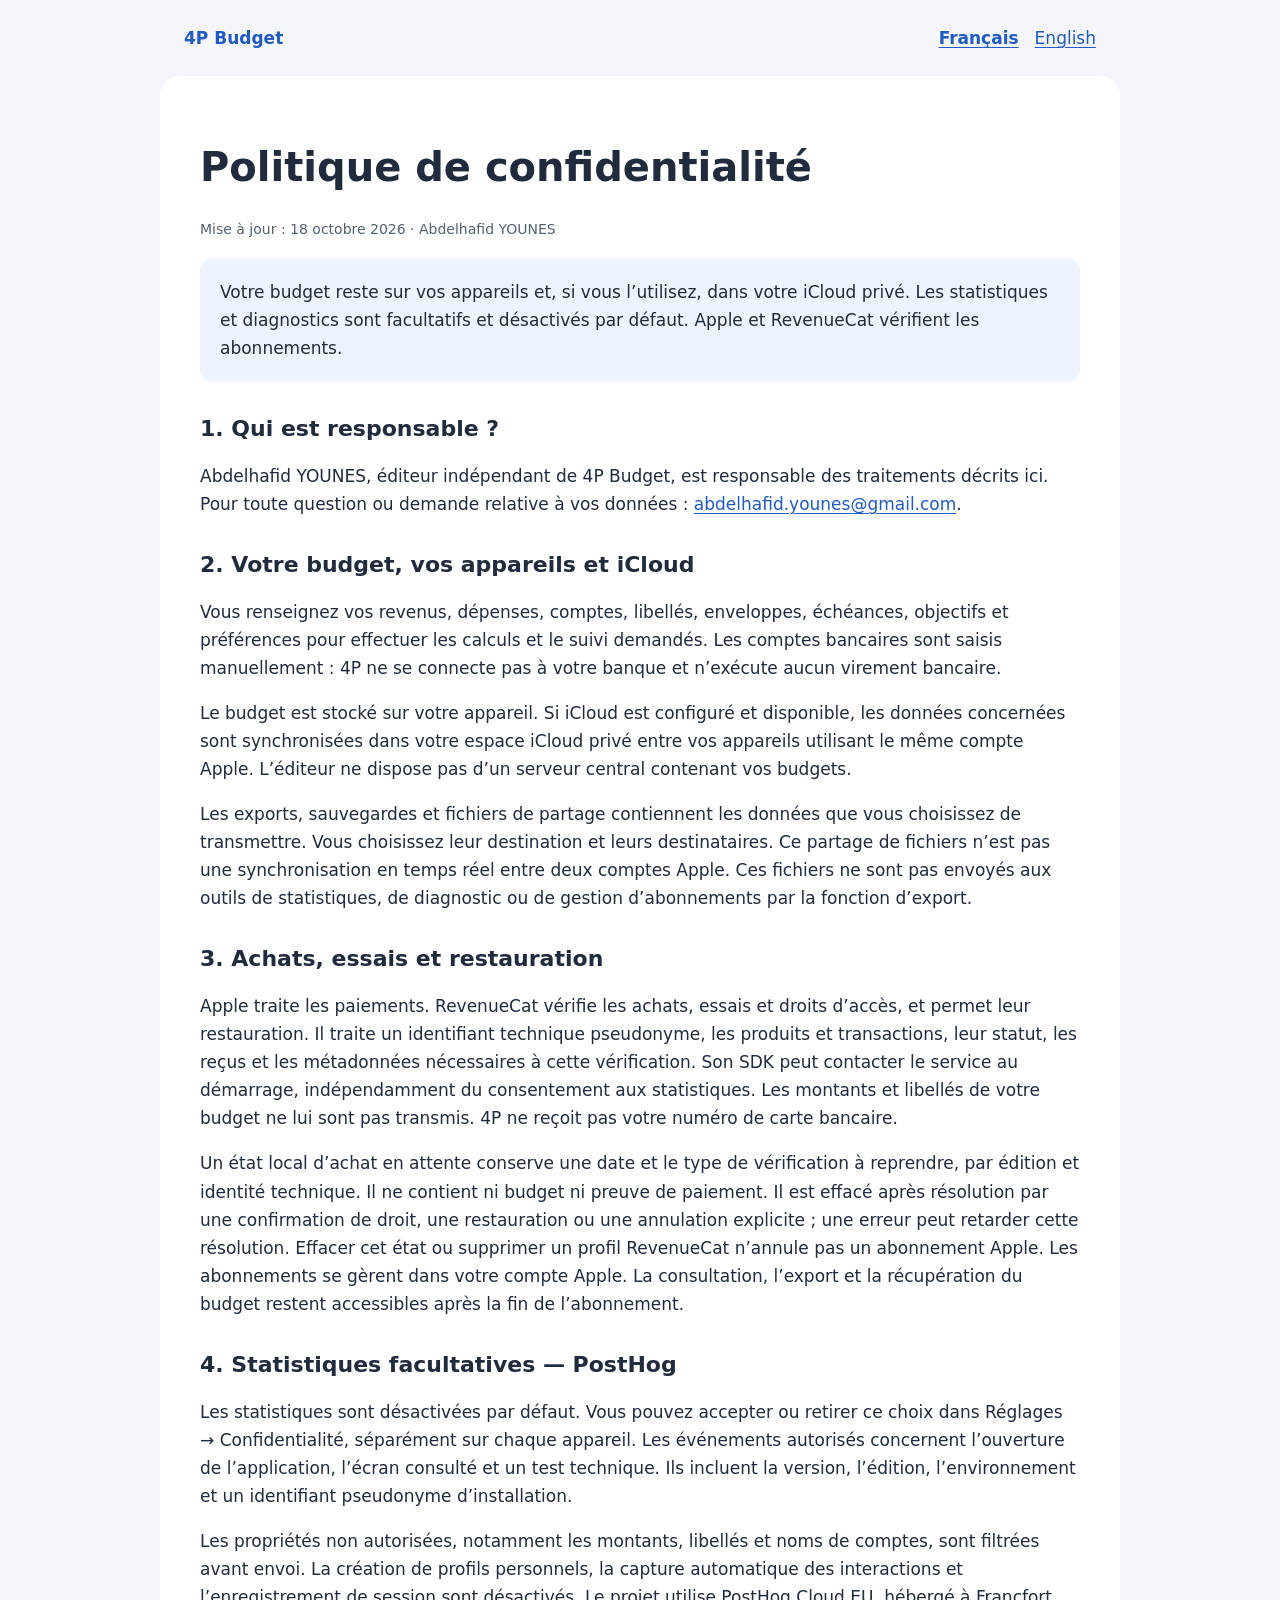
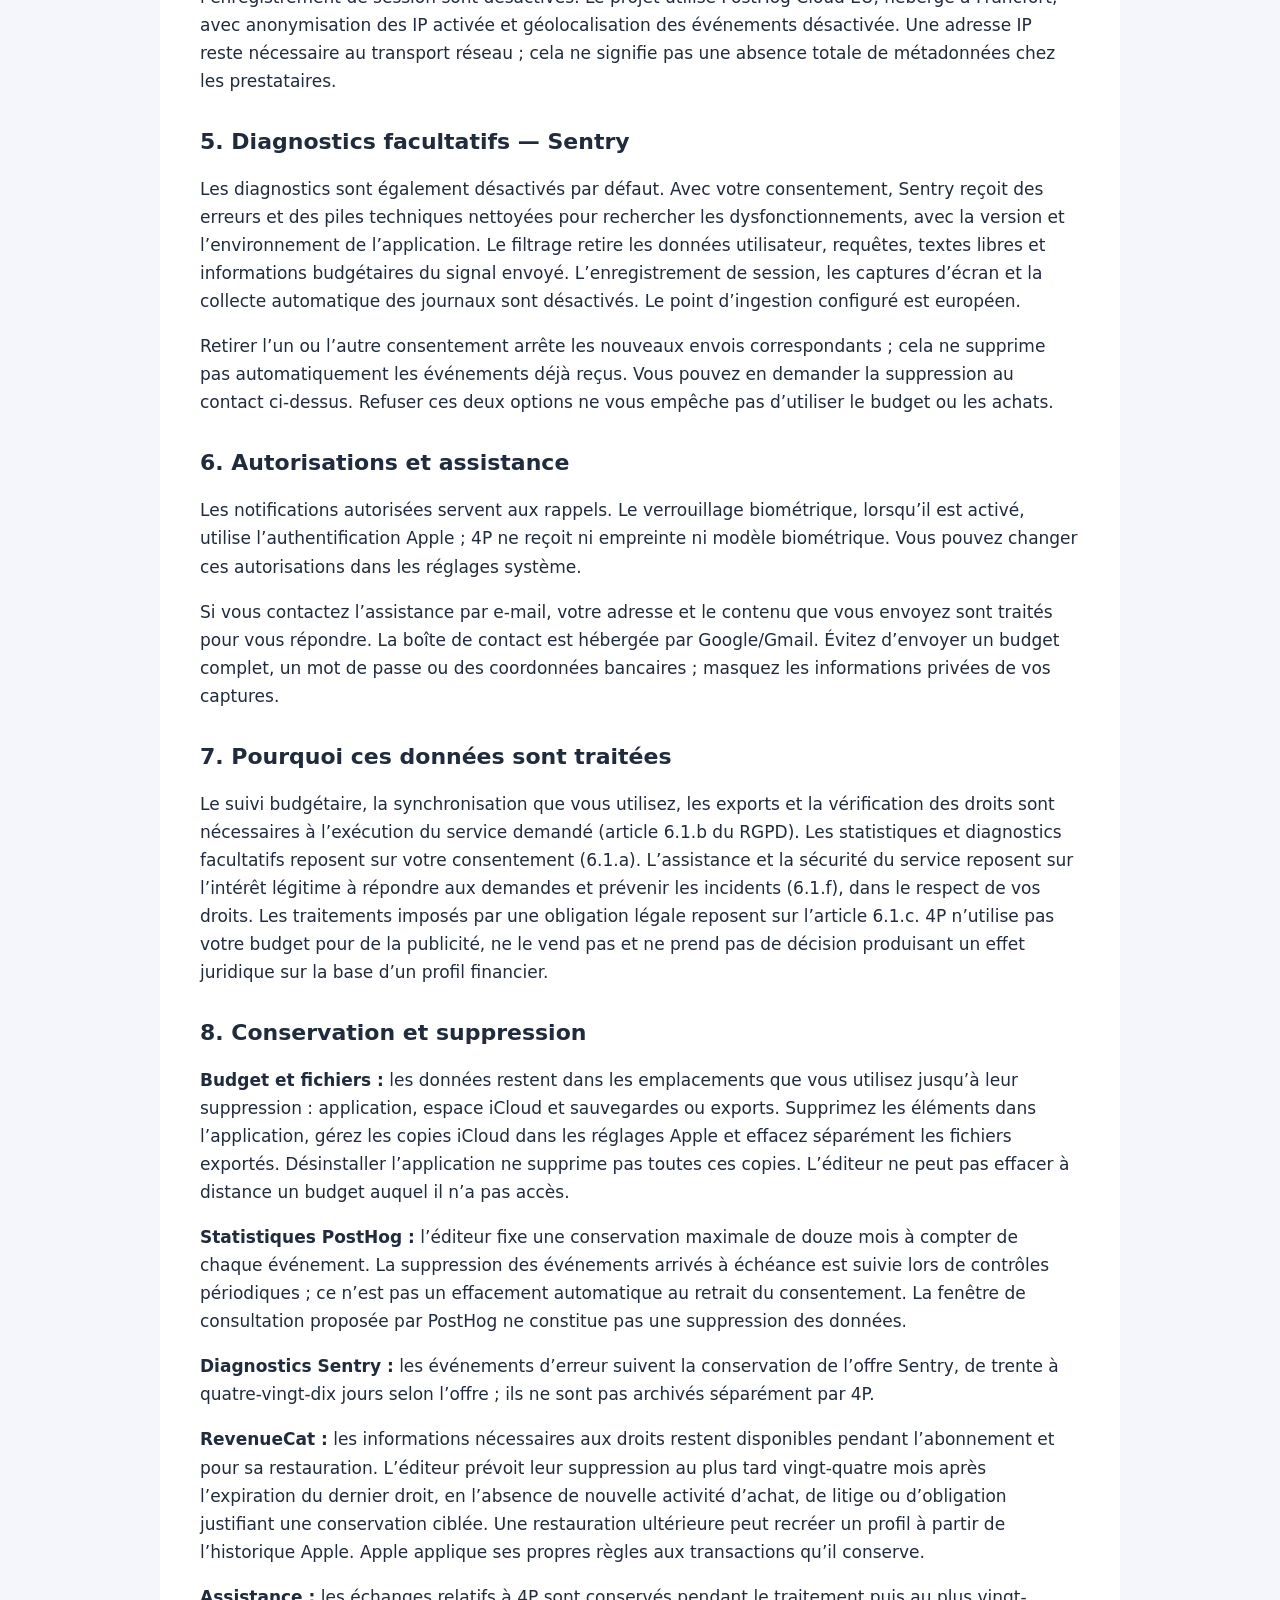
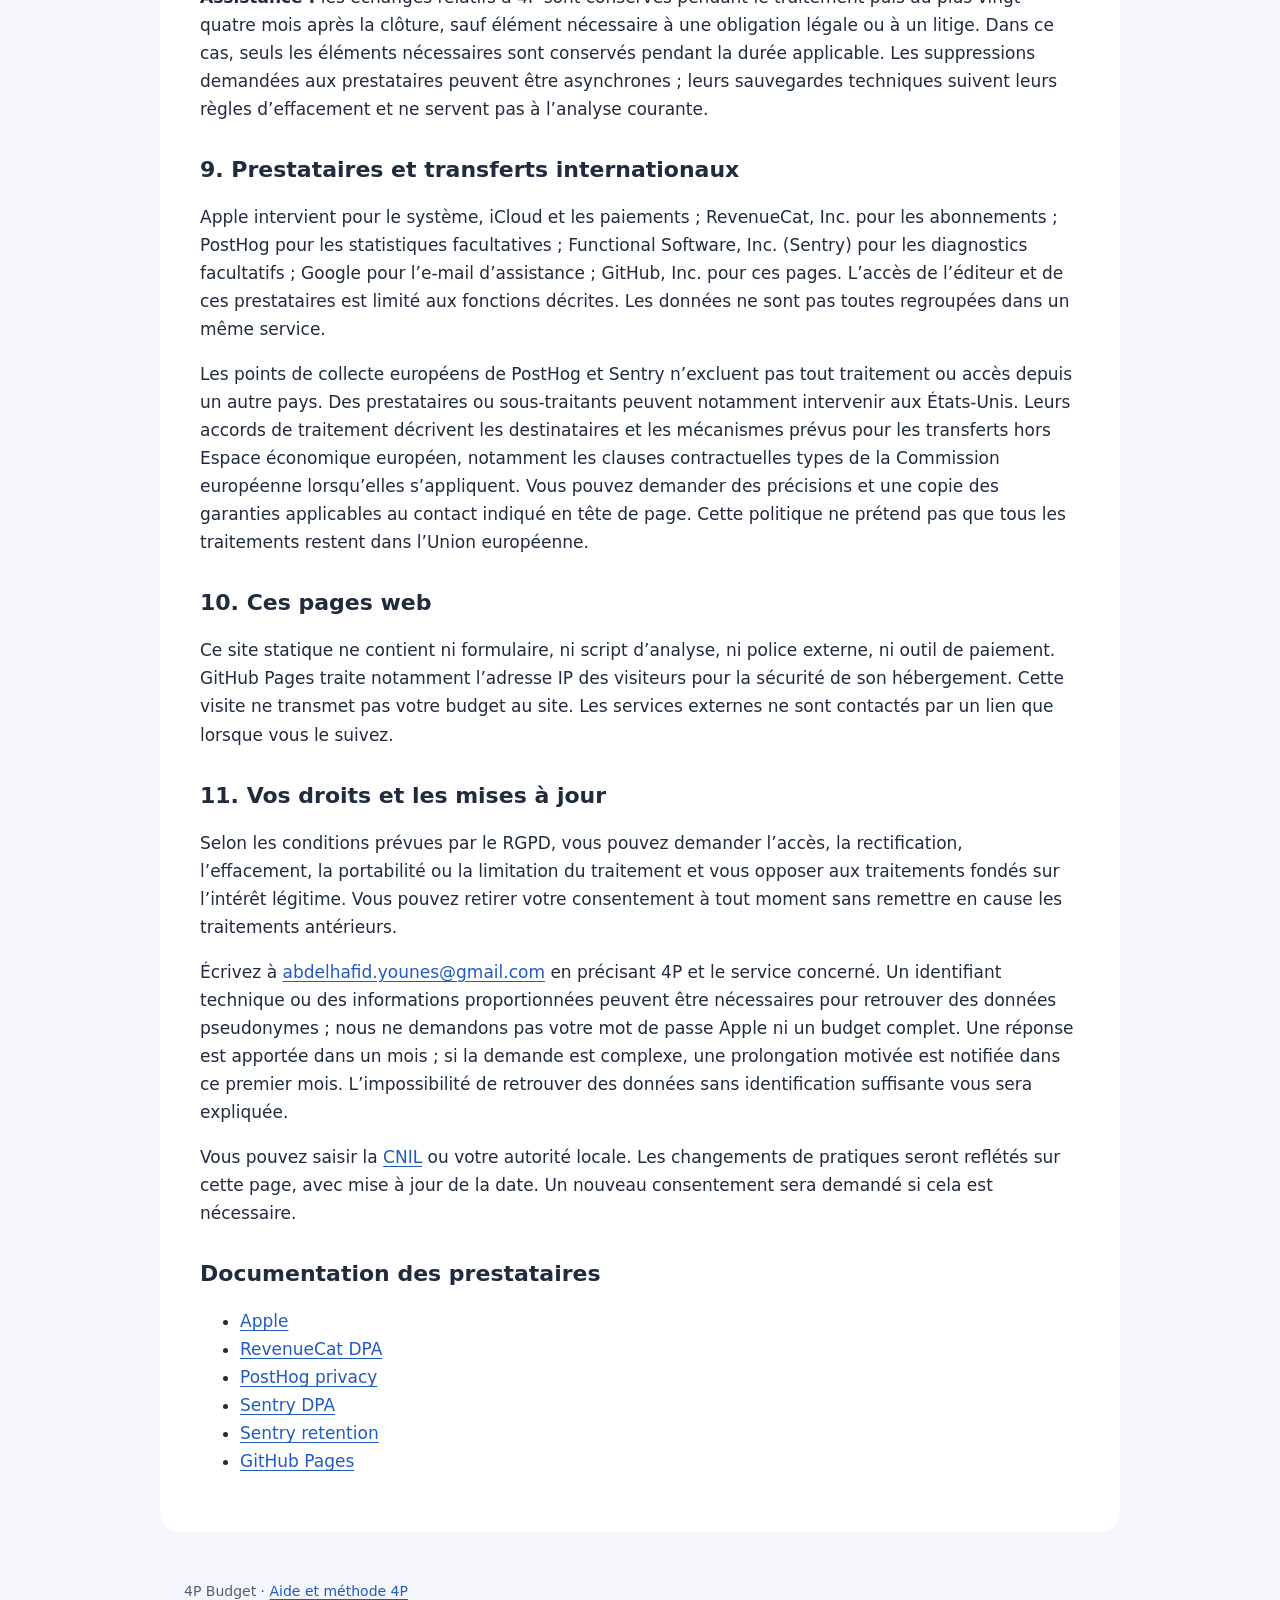
==== confidentialite/index.html @ ae2ab3f9 "Publish bilingual 4P Budget privacy policy and link help pages" ====
<!doctype html>
<html lang="fr"><head><meta charset="utf-8"><meta name="viewport" content="width=device-width, initial-scale=1"><meta name="description" content="Votre budget reste sur vos appareils et, si vous l’utilisez, dans votre iCloud privé. Les statistiques et diagnostics sont facultatifs et désactivés par défaut. Apple et RevenueCat vérifient les abonnements."><title>4P Budget — Politique de confidentialité</title><link rel="stylesheet" href="../style.css"></head>
<body><a class="skip-link" href="#content">Aller au contenu</a><header><a class="brand" href="../">4P Budget</a><nav aria-label="Langue"><a href="../confidentialite/" lang="fr" hreflang="fr" aria-current="page">Français</a><a href="../privacy/" lang="en" hreflang="en">English</a></nav></header>
<main id="content"><h1>Politique de confidentialité</h1><p class="updated">Mise à jour : 18 octobre 2026 · Abdelhafid YOUNES</p><p class="summary">Votre budget reste sur vos appareils et, si vous l’utilisez, dans votre iCloud privé. Les statistiques et diagnostics sont facultatifs et désactivés par défaut. Apple et RevenueCat vérifient les abonnements.</p><section aria-labelledby="section-1"><h2 id="section-1">1. Qui est responsable ?</h2><p>Abdelhafid YOUNES, éditeur indépendant de 4P Budget, est responsable des traitements décrits ici. Pour toute question ou demande relative à vos données : <a href="mailto:abdelhafid.younes@gmail.com">abdelhafid.younes@gmail.com</a>.</p></section>
<section aria-labelledby="section-2"><h2 id="section-2">2. Votre budget, vos appareils et iCloud</h2><p>Vous renseignez vos revenus, dépenses, comptes, libellés, enveloppes, échéances, objectifs et préférences pour effectuer les calculs et le suivi demandés. Les comptes bancaires sont saisis manuellement : 4P ne se connecte pas à votre banque et n’exécute aucun virement bancaire.</p><p>Le budget est stocké sur votre appareil. Si iCloud est configuré et disponible, les données concernées sont synchronisées dans votre espace iCloud privé entre vos appareils utilisant le même compte Apple. L’éditeur ne dispose pas d’un serveur central contenant vos budgets.</p><p>Les exports, sauvegardes et fichiers de partage contiennent les données que vous choisissez de transmettre. Vous choisissez leur destination et leurs destinataires. Ce partage de fichiers n’est pas une synchronisation en temps réel entre deux comptes Apple. Ces fichiers ne sont pas envoyés aux outils de statistiques, de diagnostic ou de gestion d’abonnements par la fonction d’export.</p></section>
<section aria-labelledby="section-3"><h2 id="section-3">3. Achats, essais et restauration</h2><p>Apple traite les paiements. RevenueCat vérifie les achats, essais et droits d’accès, et permet leur restauration. Il traite un identifiant technique pseudonyme, les produits et transactions, leur statut, les reçus et les métadonnées nécessaires à cette vérification. Son SDK peut contacter le service au démarrage, indépendamment du consentement aux statistiques. Les montants et libellés de votre budget ne lui sont pas transmis. 4P ne reçoit pas votre numéro de carte bancaire.</p><p>Un état local d’achat en attente conserve une date et le type de vérification à reprendre, par édition et identité technique. Il ne contient ni budget ni preuve de paiement. Il est effacé après résolution par une confirmation de droit, une restauration ou une annulation explicite ; une erreur peut retarder cette résolution. Effacer cet état ou supprimer un profil RevenueCat n’annule pas un abonnement Apple. Les abonnements se gèrent dans votre compte Apple. La consultation, l’export et la récupération du budget restent accessibles après la fin de l’abonnement.</p></section>
<section aria-labelledby="section-4"><h2 id="section-4">4. Statistiques facultatives — PostHog</h2><p>Les statistiques sont désactivées par défaut. Vous pouvez accepter ou retirer ce choix dans Réglages → Confidentialité, séparément sur chaque appareil. Les événements autorisés concernent l’ouverture de l’application, l’écran consulté et un test technique. Ils incluent la version, l’édition, l’environnement et un identifiant pseudonyme d’installation.</p><p>Les propriétés non autorisées, notamment les montants, libellés et noms de comptes, sont filtrées avant envoi. La création de profils personnels, la capture automatique des interactions et l’enregistrement de session sont désactivés. Le projet utilise PostHog Cloud EU, hébergé à Francfort, avec anonymisation des IP activée et géolocalisation des événements désactivée. Une adresse IP reste nécessaire au transport réseau ; cela ne signifie pas une absence totale de métadonnées chez les prestataires.</p></section>
<section aria-labelledby="section-5"><h2 id="section-5">5. Diagnostics facultatifs — Sentry</h2><p>Les diagnostics sont également désactivés par défaut. Avec votre consentement, Sentry reçoit des erreurs et des piles techniques nettoyées pour rechercher les dysfonctionnements, avec la version et l’environnement de l’application. Le filtrage retire les données utilisateur, requêtes, textes libres et informations budgétaires du signal envoyé. L’enregistrement de session, les captures d’écran et la collecte automatique des journaux sont désactivés. Le point d’ingestion configuré est européen.</p><p>Retirer l’un ou l’autre consentement arrête les nouveaux envois correspondants ; cela ne supprime pas automatiquement les événements déjà reçus. Vous pouvez en demander la suppression au contact ci-dessus. Refuser ces deux options ne vous empêche pas d’utiliser le budget ou les achats.</p></section>
<section aria-labelledby="section-6"><h2 id="section-6">6. Autorisations et assistance</h2><p>Les notifications autorisées servent aux rappels. Le verrouillage biométrique, lorsqu’il est activé, utilise l’authentification Apple ; 4P ne reçoit ni empreinte ni modèle biométrique. Vous pouvez changer ces autorisations dans les réglages système.</p><p>Si vous contactez l’assistance par e-mail, votre adresse et le contenu que vous envoyez sont traités pour vous répondre. La boîte de contact est hébergée par Google/Gmail. Évitez d’envoyer un budget complet, un mot de passe ou des coordonnées bancaires ; masquez les informations privées de vos captures.</p></section>
<section aria-labelledby="section-7"><h2 id="section-7">7. Pourquoi ces données sont traitées</h2><p>Le suivi budgétaire, la synchronisation que vous utilisez, les exports et la vérification des droits sont nécessaires à l’exécution du service demandé (article 6.1.b du RGPD). Les statistiques et diagnostics facultatifs reposent sur votre consentement (6.1.a). L’assistance et la sécurité du service reposent sur l’intérêt légitime à répondre aux demandes et prévenir les incidents (6.1.f), dans le respect de vos droits. Les traitements imposés par une obligation légale reposent sur l’article 6.1.c. 4P n’utilise pas votre budget pour de la publicité, ne le vend pas et ne prend pas de décision produisant un effet juridique sur la base d’un profil financier.</p></section>
<section aria-labelledby="section-8"><h2 id="section-8">8. Conservation et suppression</h2><p><strong>Budget et fichiers :</strong> les données restent dans les emplacements que vous utilisez jusqu’à leur suppression : application, espace iCloud et sauvegardes ou exports. Supprimez les éléments dans l’application, gérez les copies iCloud dans les réglages Apple et effacez séparément les fichiers exportés. Désinstaller l’application ne supprime pas toutes ces copies. L’éditeur ne peut pas effacer à distance un budget auquel il n’a pas accès.</p><p><strong>Statistiques PostHog :</strong> l’éditeur fixe une conservation maximale de douze mois à compter de chaque événement. La suppression des événements arrivés à échéance est suivie lors de contrôles périodiques ; ce n’est pas un effacement automatique au retrait du consentement. La fenêtre de consultation proposée par PostHog ne constitue pas une suppression des données.</p><p><strong>Diagnostics Sentry :</strong> les événements d’erreur suivent la conservation de l’offre Sentry, de trente à quatre-vingt-dix jours selon l’offre ; ils ne sont pas archivés séparément par 4P.</p><p><strong>RevenueCat :</strong> les informations nécessaires aux droits restent disponibles pendant l’abonnement et pour sa restauration. L’éditeur prévoit leur suppression au plus tard vingt-quatre mois après l’expiration du dernier droit, en l’absence de nouvelle activité d’achat, de litige ou d’obligation justifiant une conservation ciblée. Une restauration ultérieure peut recréer un profil à partir de l’historique Apple. Apple applique ses propres règles aux transactions qu’il conserve.</p><p><strong>Assistance :</strong> les échanges relatifs à 4P sont conservés pendant le traitement puis au plus vingt-quatre mois après la clôture, sauf élément nécessaire à une obligation légale ou à un litige. Dans ce cas, seuls les éléments nécessaires sont conservés pendant la durée applicable. Les suppressions demandées aux prestataires peuvent être asynchrones ; leurs sauvegardes techniques suivent leurs règles d’effacement et ne servent pas à l’analyse courante.</p></section>
<section aria-labelledby="section-9"><h2 id="section-9">9. Prestataires et transferts internationaux</h2><p>Apple intervient pour le système, iCloud et les paiements ; RevenueCat, Inc. pour les abonnements ; PostHog pour les statistiques facultatives ; Functional Software, Inc. (Sentry) pour les diagnostics facultatifs ; Google pour l’e-mail d’assistance ; GitHub, Inc. pour ces pages. L’accès de l’éditeur et de ces prestataires est limité aux fonctions décrites. Les données ne sont pas toutes regroupées dans un même service.</p><p>Les points de collecte européens de PostHog et Sentry n’excluent pas tout traitement ou accès depuis un autre pays. Des prestataires ou sous-traitants peuvent notamment intervenir aux États-Unis. Leurs accords de traitement décrivent les destinataires et les mécanismes prévus pour les transferts hors Espace économique européen, notamment les clauses contractuelles types de la Commission européenne lorsqu’elles s’appliquent. Vous pouvez demander des précisions et une copie des garanties applicables au contact indiqué en tête de page. Cette politique ne prétend pas que tous les traitements restent dans l’Union européenne.</p></section>
<section aria-labelledby="section-10"><h2 id="section-10">10. Ces pages web</h2><p>Ce site statique ne contient ni formulaire, ni script d’analyse, ni police externe, ni outil de paiement. GitHub Pages traite notamment l’adresse IP des visiteurs pour la sécurité de son hébergement. Cette visite ne transmet pas votre budget au site. Les services externes ne sont contactés par un lien que lorsque vous le suivez.</p></section>
<section aria-labelledby="section-11"><h2 id="section-11">11. Vos droits et les mises à jour</h2><p>Selon les conditions prévues par le RGPD, vous pouvez demander l’accès, la rectification, l’effacement, la portabilité ou la limitation du traitement et vous opposer aux traitements fondés sur l’intérêt légitime. Vous pouvez retirer votre consentement à tout moment sans remettre en cause les traitements antérieurs.</p><p>Écrivez à <a href="mailto:abdelhafid.younes@gmail.com">abdelhafid.younes@gmail.com</a> en précisant 4P et le service concerné. Un identifiant technique ou des informations proportionnées peuvent être nécessaires pour retrouver des données pseudonymes ; nous ne demandons pas votre mot de passe Apple ni un budget complet. Une réponse est apportée dans un mois ; si la demande est complexe, une prolongation motivée est notifiée dans ce premier mois. L’impossibilité de retrouver des données sans identification suffisante vous sera expliquée.</p><p>Vous pouvez saisir la <a href="https://www.cnil.fr/fr/adresser-une-plainte">CNIL</a> ou votre autorité locale. Les changements de pratiques seront reflétés sur cette page, avec mise à jour de la date. Un nouveau consentement sera demandé si cela est nécessaire.</p></section>
<section><h2>Documentation des prestataires</h2><ul><li><a href="https://www.apple.com/legal/privacy/">Apple</a></li><li><a href="https://www.revenuecat.com/dpa">RevenueCat DPA</a></li><li><a href="https://posthog.com/docs/privacy">PostHog privacy</a></li><li><a href="https://sentry.io/legal/dpa/">Sentry DPA</a></li><li><a href="https://docs.sentry.io/security-legal-pii/security/data-retention-periods/">Sentry retention</a></li><li><a href="https://docs.github.com/en/pages/getting-started-with-github-pages/what-is-github-pages#data-collection">GitHub Pages</a></li></ul></section></main><footer>4P Budget · <a href="../">Aide et méthode 4P</a></footer></body></html>
---- style.css ----
*{box-sizing:border-box}html{font-size:100%}body{margin:0;background:#f4f6fb;color:#202b3d;font:1.0625rem/1.65 system-ui,sans-serif;overflow-wrap:anywhere}header,main,footer{max-width:60rem;margin:auto;padding:1.5rem}header{display:flex;justify-content:space-between;gap:1.5rem;align-items:center;flex-wrap:wrap}.brand{font-weight:750;text-decoration:none}a{color:#205bc1;text-underline-offset:.2em}a:focus-visible{outline:3px solid #e59900;outline-offset:4px}main{background:white;border-radius:1.25rem;padding:2.5rem;margin-bottom:1.5rem}h1{font-size:clamp(1.75rem,5vw,2.5rem);line-height:1.2}h2{font-size:1.375rem;line-height:1.35;margin-top:2rem}nav{display:flex;gap:1rem;flex-wrap:wrap}nav [aria-current=page]{font-weight:750}.summary{background:#eef4ff;padding:1.25rem;border-radius:.75rem}.updated,footer{font-size:.875rem;color:#526071}.skip-link{position:fixed;top:.5rem;left:.5rem;transform:translateY(-200%);padding:.5rem 1rem;background:white;z-index:10}.skip-link:focus{transform:none}@media(max-width:650px){main{border-radius:0;padding:1.5rem}}@media(prefers-color-scheme:dark){body{background:#111824;color:#e4eaf4}main{background:#1c2636}.summary{background:#21334b}a{color:#94bcff}.updated,footer{color:#abb9cd}.skip-link{background:#1c2636}}
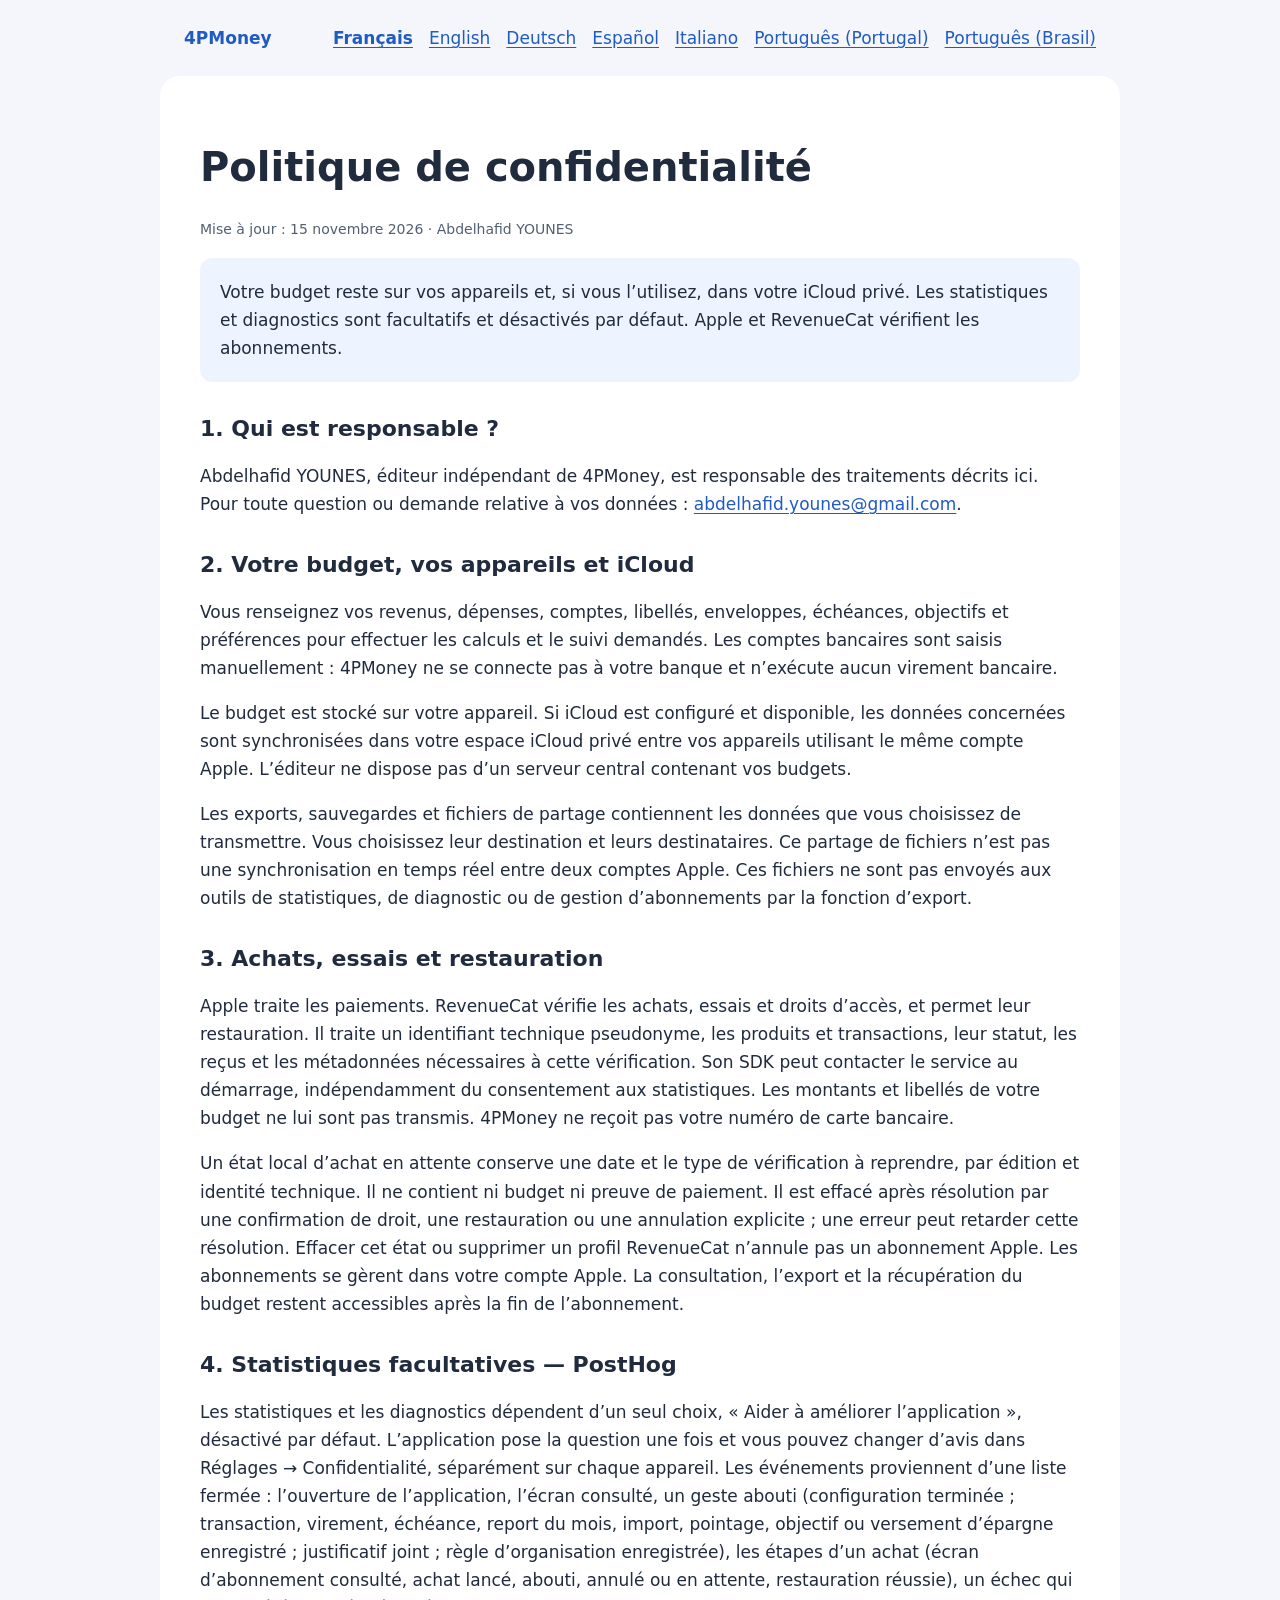
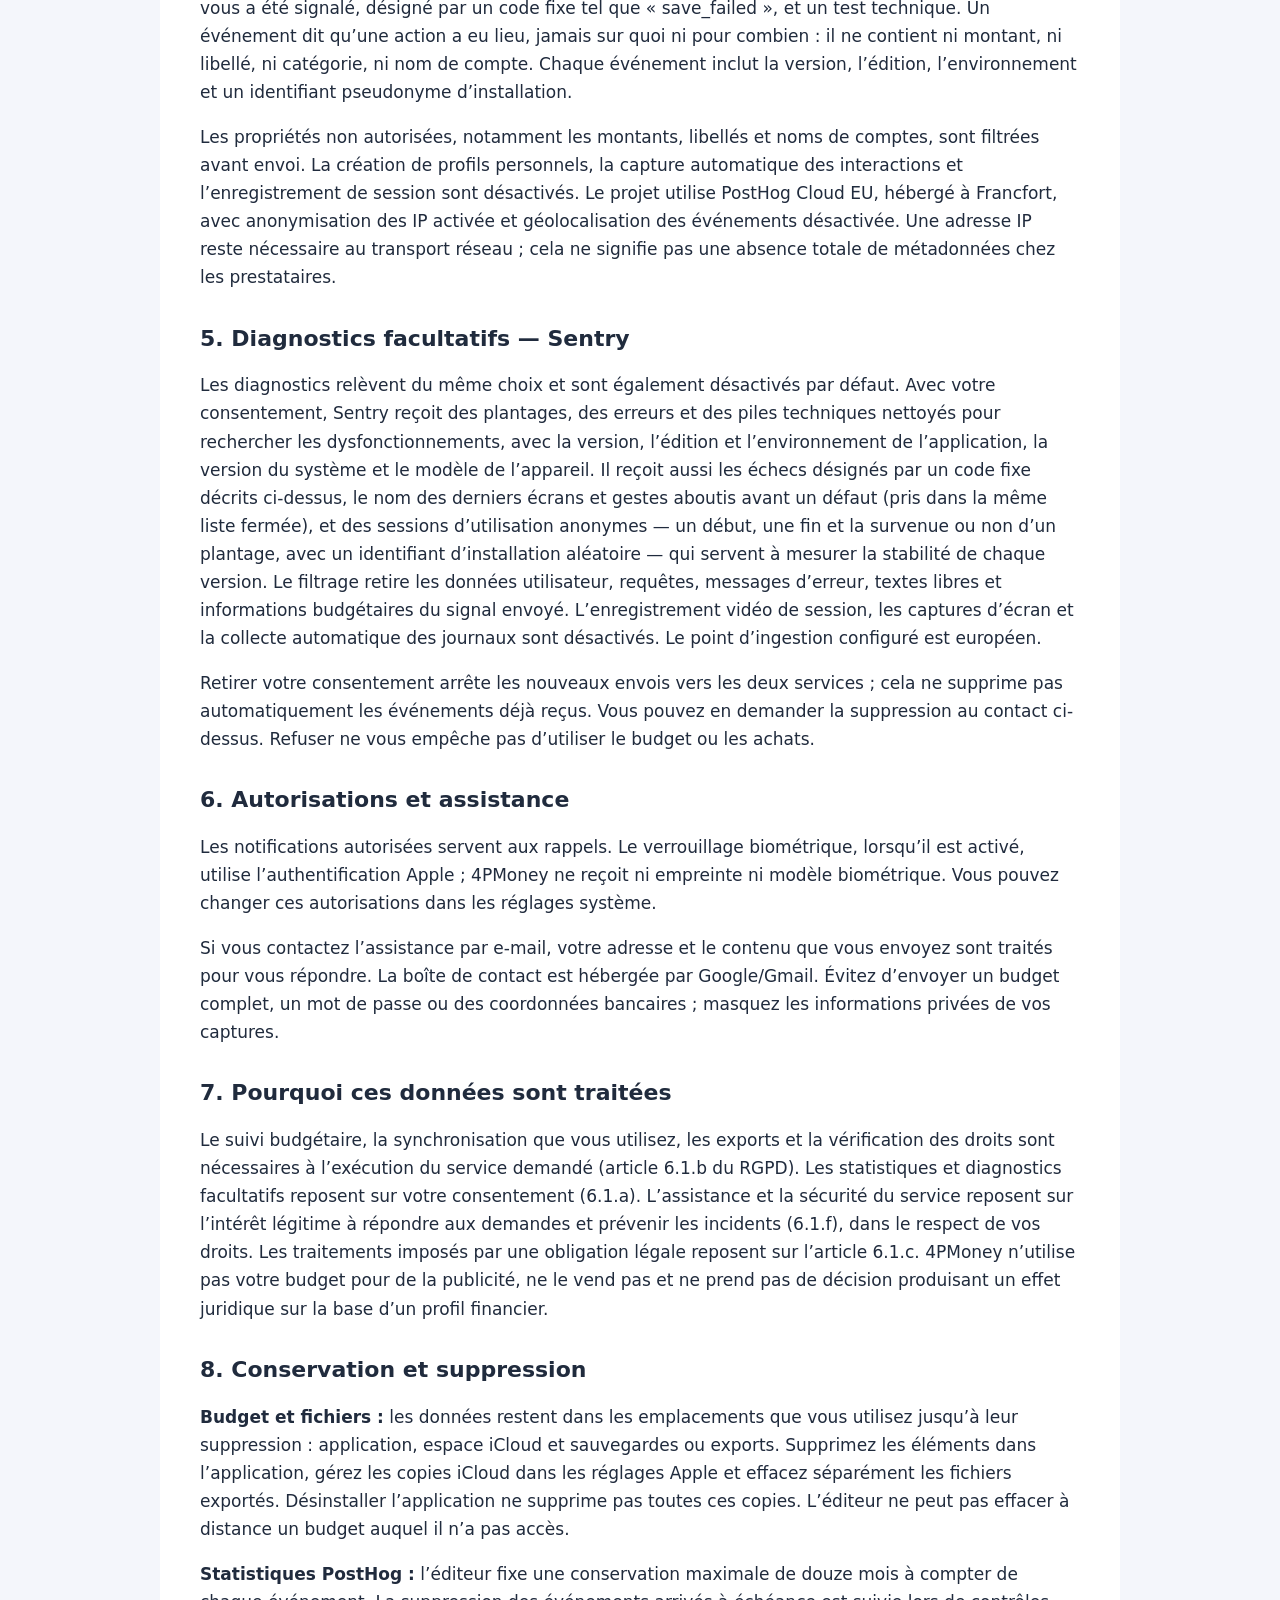
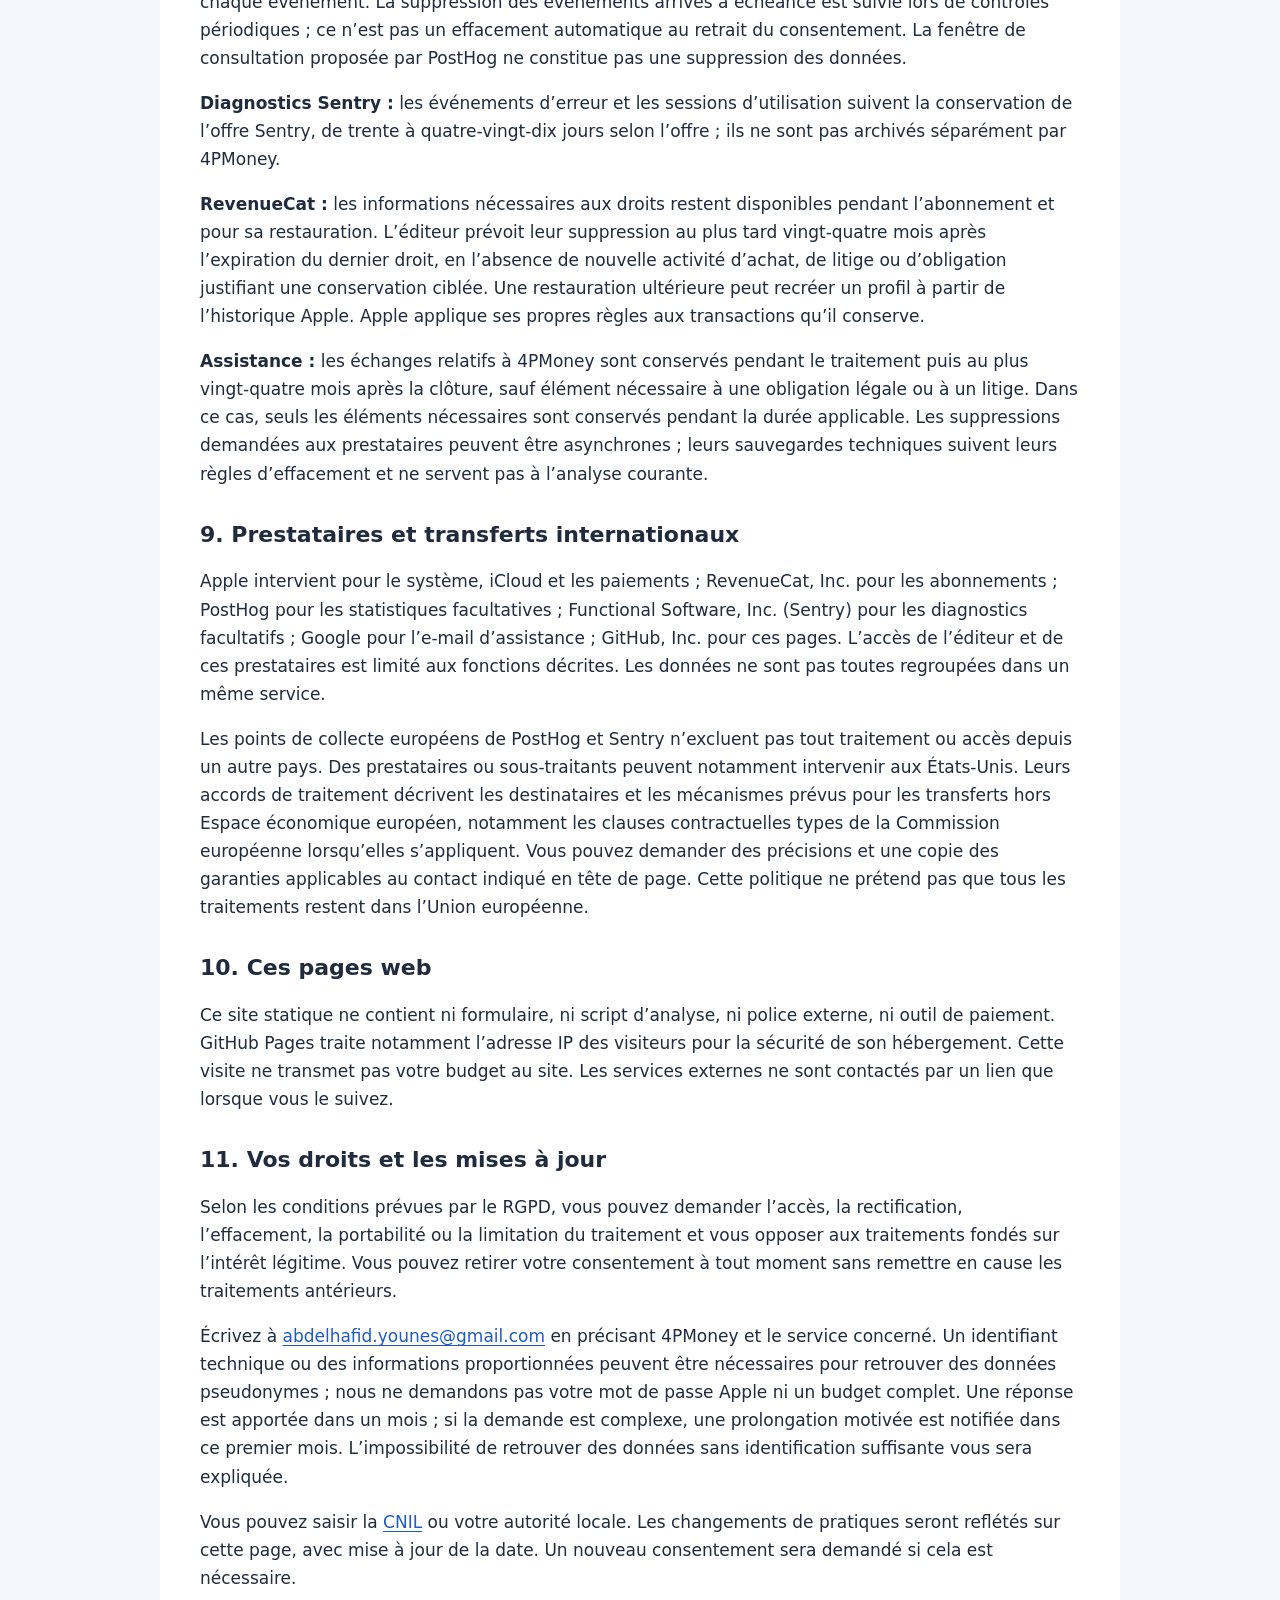
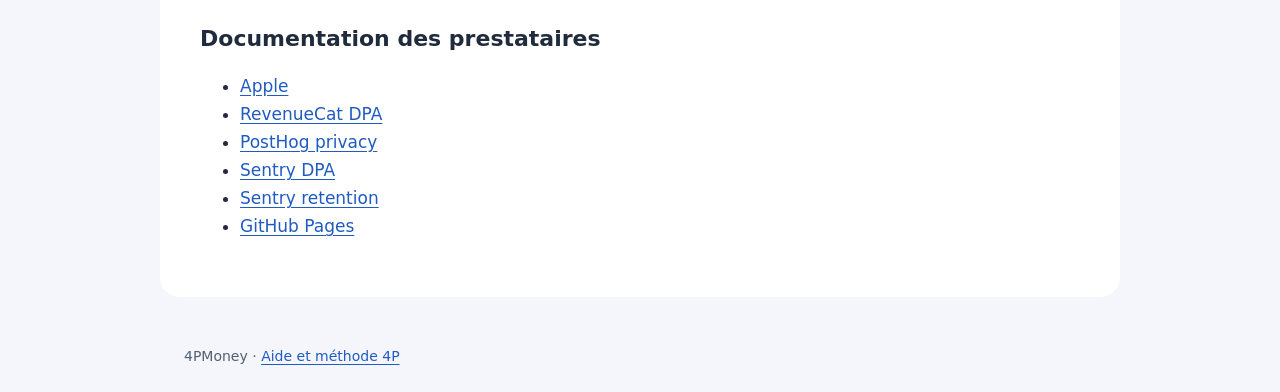
==== commit 0e23f6ea: "Publish the 4PMoney product page and updated privacy policy in seven languages Co-Authored-By: Claud" ====
--- a/confidentialite/index.html
+++ b/confidentialite/index.html
@@ -1,15 +1,15 @@
 <!doctype html>
-<html lang="fr"><head><meta charset="utf-8"><meta name="viewport" content="width=device-width, initial-scale=1"><meta name="description" content="Votre budget reste sur vos appareils et, si vous l’utilisez, dans votre iCloud privé. Les statistiques et diagnostics sont facultatifs et désactivés par défaut. Apple et RevenueCat vérifient les abonnements."><title>4P Budget — Politique de confidentialité</title><link rel="stylesheet" href="../style.css"></head>
-<body><a class="skip-link" href="#content">Aller au contenu</a><header><a class="brand" href="../">4P Budget</a><nav aria-label="Langue"><a href="../confidentialite/" lang="fr" hreflang="fr" aria-current="page">Français</a><a href="../privacy/" lang="en" hreflang="en">English</a></nav></header>
-<main id="content"><h1>Politique de confidentialité</h1><p class="updated">Mise à jour : 18 octobre 2026 · Abdelhafid YOUNES</p><p class="summary">Votre budget reste sur vos appareils et, si vous l’utilisez, dans votre iCloud privé. Les statistiques et diagnostics sont facultatifs et désactivés par défaut. Apple et RevenueCat vérifient les abonnements.</p><section aria-labelledby="section-1"><h2 id="section-1">1. Qui est responsable ?</h2><p>Abdelhafid YOUNES, éditeur indépendant de 4P Budget, est responsable des traitements décrits ici. Pour toute question ou demande relative à vos données : <a href="mailto:abdelhafid.younes@gmail.com">abdelhafid.younes@gmail.com</a>.</p></section>
-<section aria-labelledby="section-2"><h2 id="section-2">2. Votre budget, vos appareils et iCloud</h2><p>Vous renseignez vos revenus, dépenses, comptes, libellés, enveloppes, échéances, objectifs et préférences pour effectuer les calculs et le suivi demandés. Les comptes bancaires sont saisis manuellement : 4P ne se connecte pas à votre banque et n’exécute aucun virement bancaire.</p><p>Le budget est stocké sur votre appareil. Si iCloud est configuré et disponible, les données concernées sont synchronisées dans votre espace iCloud privé entre vos appareils utilisant le même compte Apple. L’éditeur ne dispose pas d’un serveur central contenant vos budgets.</p><p>Les exports, sauvegardes et fichiers de partage contiennent les données que vous choisissez de transmettre. Vous choisissez leur destination et leurs destinataires. Ce partage de fichiers n’est pas une synchronisation en temps réel entre deux comptes Apple. Ces fichiers ne sont pas envoyés aux outils de statistiques, de diagnostic ou de gestion d’abonnements par la fonction d’export.</p></section>
-<section aria-labelledby="section-3"><h2 id="section-3">3. Achats, essais et restauration</h2><p>Apple traite les paiements. RevenueCat vérifie les achats, essais et droits d’accès, et permet leur restauration. Il traite un identifiant technique pseudonyme, les produits et transactions, leur statut, les reçus et les métadonnées nécessaires à cette vérification. Son SDK peut contacter le service au démarrage, indépendamment du consentement aux statistiques. Les montants et libellés de votre budget ne lui sont pas transmis. 4P ne reçoit pas votre numéro de carte bancaire.</p><p>Un état local d’achat en attente conserve une date et le type de vérification à reprendre, par édition et identité technique. Il ne contient ni budget ni preuve de paiement. Il est effacé après résolution par une confirmation de droit, une restauration ou une annulation explicite ; une erreur peut retarder cette résolution. Effacer cet état ou supprimer un profil RevenueCat n’annule pas un abonnement Apple. Les abonnements se gèrent dans votre compte Apple. La consultation, l’export et la récupération du budget restent accessibles après la fin de l’abonnement.</p></section>
-<section aria-labelledby="section-4"><h2 id="section-4">4. Statistiques facultatives — PostHog</h2><p>Les statistiques sont désactivées par défaut. Vous pouvez accepter ou retirer ce choix dans Réglages → Confidentialité, séparément sur chaque appareil. Les événements autorisés concernent l’ouverture de l’application, l’écran consulté et un test technique. Ils incluent la version, l’édition, l’environnement et un identifiant pseudonyme d’installation.</p><p>Les propriétés non autorisées, notamment les montants, libellés et noms de comptes, sont filtrées avant envoi. La création de profils personnels, la capture automatique des interactions et l’enregistrement de session sont désactivés. Le projet utilise PostHog Cloud EU, hébergé à Francfort, avec anonymisation des IP activée et géolocalisation des événements désactivée. Une adresse IP reste nécessaire au transport réseau ; cela ne signifie pas une absence totale de métadonnées chez les prestataires.</p></section>
-<section aria-labelledby="section-5"><h2 id="section-5">5. Diagnostics facultatifs — Sentry</h2><p>Les diagnostics sont également désactivés par défaut. Avec votre consentement, Sentry reçoit des erreurs et des piles techniques nettoyées pour rechercher les dysfonctionnements, avec la version et l’environnement de l’application. Le filtrage retire les données utilisateur, requêtes, textes libres et informations budgétaires du signal envoyé. L’enregistrement de session, les captures d’écran et la collecte automatique des journaux sont désactivés. Le point d’ingestion configuré est européen.</p><p>Retirer l’un ou l’autre consentement arrête les nouveaux envois correspondants ; cela ne supprime pas automatiquement les événements déjà reçus. Vous pouvez en demander la suppression au contact ci-dessus. Refuser ces deux options ne vous empêche pas d’utiliser le budget ou les achats.</p></section>
-<section aria-labelledby="section-6"><h2 id="section-6">6. Autorisations et assistance</h2><p>Les notifications autorisées servent aux rappels. Le verrouillage biométrique, lorsqu’il est activé, utilise l’authentification Apple ; 4P ne reçoit ni empreinte ni modèle biométrique. Vous pouvez changer ces autorisations dans les réglages système.</p><p>Si vous contactez l’assistance par e-mail, votre adresse et le contenu que vous envoyez sont traités pour vous répondre. La boîte de contact est hébergée par Google/Gmail. Évitez d’envoyer un budget complet, un mot de passe ou des coordonnées bancaires ; masquez les informations privées de vos captures.</p></section>
-<section aria-labelledby="section-7"><h2 id="section-7">7. Pourquoi ces données sont traitées</h2><p>Le suivi budgétaire, la synchronisation que vous utilisez, les exports et la vérification des droits sont nécessaires à l’exécution du service demandé (article 6.1.b du RGPD). Les statistiques et diagnostics facultatifs reposent sur votre consentement (6.1.a). L’assistance et la sécurité du service reposent sur l’intérêt légitime à répondre aux demandes et prévenir les incidents (6.1.f), dans le respect de vos droits. Les traitements imposés par une obligation légale reposent sur l’article 6.1.c. 4P n’utilise pas votre budget pour de la publicité, ne le vend pas et ne prend pas de décision produisant un effet juridique sur la base d’un profil financier.</p></section>
-<section aria-labelledby="section-8"><h2 id="section-8">8. Conservation et suppression</h2><p><strong>Budget et fichiers :</strong> les données restent dans les emplacements que vous utilisez jusqu’à leur suppression : application, espace iCloud et sauvegardes ou exports. Supprimez les éléments dans l’application, gérez les copies iCloud dans les réglages Apple et effacez séparément les fichiers exportés. Désinstaller l’application ne supprime pas toutes ces copies. L’éditeur ne peut pas effacer à distance un budget auquel il n’a pas accès.</p><p><strong>Statistiques PostHog :</strong> l’éditeur fixe une conservation maximale de douze mois à compter de chaque événement. La suppression des événements arrivés à échéance est suivie lors de contrôles périodiques ; ce n’est pas un effacement automatique au retrait du consentement. La fenêtre de consultation proposée par PostHog ne constitue pas une suppression des données.</p><p><strong>Diagnostics Sentry :</strong> les événements d’erreur suivent la conservation de l’offre Sentry, de trente à quatre-vingt-dix jours selon l’offre ; ils ne sont pas archivés séparément par 4P.</p><p><strong>RevenueCat :</strong> les informations nécessaires aux droits restent disponibles pendant l’abonnement et pour sa restauration. L’éditeur prévoit leur suppression au plus tard vingt-quatre mois après l’expiration du dernier droit, en l’absence de nouvelle activité d’achat, de litige ou d’obligation justifiant une conservation ciblée. Une restauration ultérieure peut recréer un profil à partir de l’historique Apple. Apple applique ses propres règles aux transactions qu’il conserve.</p><p><strong>Assistance :</strong> les échanges relatifs à 4P sont conservés pendant le traitement puis au plus vingt-quatre mois après la clôture, sauf élément nécessaire à une obligation légale ou à un litige. Dans ce cas, seuls les éléments nécessaires sont conservés pendant la durée applicable. Les suppressions demandées aux prestataires peuvent être asynchrones ; leurs sauvegardes techniques suivent leurs règles d’effacement et ne servent pas à l’analyse courante.</p></section>
+<html lang="fr"><head><meta charset="utf-8"><meta name="viewport" content="width=device-width, initial-scale=1"><meta name="description" content="Votre budget reste sur vos appareils et, si vous l’utilisez, dans votre iCloud privé. Les statistiques et diagnostics sont facultatifs et désactivés par défaut. Apple et RevenueCat vérifient les abonnements."><title>4PMoney — Politique de confidentialité</title><link rel="stylesheet" href="../style.css"></head>
+<body><a class="skip-link" href="#content">Aller au contenu</a><header><a class="brand" href="../">4PMoney</a><nav aria-label="Langue"><a href="../confidentialite/" lang="fr" hreflang="fr" aria-current="page">Français</a><a href="../privacy/" lang="en" hreflang="en">English</a><a href="../privacy/de/" lang="de" hreflang="de">Deutsch</a><a href="../privacy/es/" lang="es" hreflang="es">Español</a><a href="../privacy/it/" lang="it" hreflang="it">Italiano</a><a href="../privacy/pt/" lang="pt-PT" hreflang="pt-PT">Português (Portugal)</a><a href="../privacy/pt-br/" lang="pt-BR" hreflang="pt-BR">Português (Brasil)</a></nav></header>
+<main id="content"><h1>Politique de confidentialité</h1><p class="updated">Mise à jour : 15 novembre 2026 · Abdelhafid YOUNES</p><p class="summary">Votre budget reste sur vos appareils et, si vous l’utilisez, dans votre iCloud privé. Les statistiques et diagnostics sont facultatifs et désactivés par défaut. Apple et RevenueCat vérifient les abonnements.</p><section aria-labelledby="section-1"><h2 id="section-1">1. Qui est responsable ?</h2><p>Abdelhafid YOUNES, éditeur indépendant de 4PMoney, est responsable des traitements décrits ici. Pour toute question ou demande relative à vos données : <a href="mailto:abdelhafid.younes@gmail.com">abdelhafid.younes@gmail.com</a>.</p></section>
+<section aria-labelledby="section-2"><h2 id="section-2">2. Votre budget, vos appareils et iCloud</h2><p>Vous renseignez vos revenus, dépenses, comptes, libellés, enveloppes, échéances, objectifs et préférences pour effectuer les calculs et le suivi demandés. Les comptes bancaires sont saisis manuellement : 4PMoney ne se connecte pas à votre banque et n’exécute aucun virement bancaire.</p><p>Le budget est stocké sur votre appareil. Si iCloud est configuré et disponible, les données concernées sont synchronisées dans votre espace iCloud privé entre vos appareils utilisant le même compte Apple. L’éditeur ne dispose pas d’un serveur central contenant vos budgets.</p><p>Les exports, sauvegardes et fichiers de partage contiennent les données que vous choisissez de transmettre. Vous choisissez leur destination et leurs destinataires. Ce partage de fichiers n’est pas une synchronisation en temps réel entre deux comptes Apple. Ces fichiers ne sont pas envoyés aux outils de statistiques, de diagnostic ou de gestion d’abonnements par la fonction d’export.</p></section>
+<section aria-labelledby="section-3"><h2 id="section-3">3. Achats, essais et restauration</h2><p>Apple traite les paiements. RevenueCat vérifie les achats, essais et droits d’accès, et permet leur restauration. Il traite un identifiant technique pseudonyme, les produits et transactions, leur statut, les reçus et les métadonnées nécessaires à cette vérification. Son SDK peut contacter le service au démarrage, indépendamment du consentement aux statistiques. Les montants et libellés de votre budget ne lui sont pas transmis. 4PMoney ne reçoit pas votre numéro de carte bancaire.</p><p>Un état local d’achat en attente conserve une date et le type de vérification à reprendre, par édition et identité technique. Il ne contient ni budget ni preuve de paiement. Il est effacé après résolution par une confirmation de droit, une restauration ou une annulation explicite ; une erreur peut retarder cette résolution. Effacer cet état ou supprimer un profil RevenueCat n’annule pas un abonnement Apple. Les abonnements se gèrent dans votre compte Apple. La consultation, l’export et la récupération du budget restent accessibles après la fin de l’abonnement.</p></section>
+<section aria-labelledby="section-4"><h2 id="section-4">4. Statistiques facultatives — PostHog</h2><p>Les statistiques et les diagnostics dépendent d’un seul choix, « Aider à améliorer l’application », désactivé par défaut. L’application pose la question une fois et vous pouvez changer d’avis dans Réglages → Confidentialité, séparément sur chaque appareil. Les événements proviennent d’une liste fermée : l’ouverture de l’application, l’écran consulté, un geste abouti (configuration terminée ; transaction, virement, échéance, report du mois, import, pointage, objectif ou versement d’épargne enregistré ; justificatif joint ; règle d’organisation enregistrée), les étapes d’un achat (écran d’abonnement consulté, achat lancé, abouti, annulé ou en attente, restauration réussie), un échec qui vous a été signalé, désigné par un code fixe tel que « save_failed », et un test technique. Un événement dit qu’une action a eu lieu, jamais sur quoi ni pour combien : il ne contient ni montant, ni libellé, ni catégorie, ni nom de compte. Chaque événement inclut la version, l’édition, l’environnement et un identifiant pseudonyme d’installation.</p><p>Les propriétés non autorisées, notamment les montants, libellés et noms de comptes, sont filtrées avant envoi. La création de profils personnels, la capture automatique des interactions et l’enregistrement de session sont désactivés. Le projet utilise PostHog Cloud EU, hébergé à Francfort, avec anonymisation des IP activée et géolocalisation des événements désactivée. Une adresse IP reste nécessaire au transport réseau ; cela ne signifie pas une absence totale de métadonnées chez les prestataires.</p></section>
+<section aria-labelledby="section-5"><h2 id="section-5">5. Diagnostics facultatifs — Sentry</h2><p>Les diagnostics relèvent du même choix et sont également désactivés par défaut. Avec votre consentement, Sentry reçoit des plantages, des erreurs et des piles techniques nettoyés pour rechercher les dysfonctionnements, avec la version, l’édition et l’environnement de l’application, la version du système et le modèle de l’appareil. Il reçoit aussi les échecs désignés par un code fixe décrits ci-dessus, le nom des derniers écrans et gestes aboutis avant un défaut (pris dans la même liste fermée), et des sessions d’utilisation anonymes — un début, une fin et la survenue ou non d’un plantage, avec un identifiant d’installation aléatoire — qui servent à mesurer la stabilité de chaque version. Le filtrage retire les données utilisateur, requêtes, messages d’erreur, textes libres et informations budgétaires du signal envoyé. L’enregistrement vidéo de session, les captures d’écran et la collecte automatique des journaux sont désactivés. Le point d’ingestion configuré est européen.</p><p>Retirer votre consentement arrête les nouveaux envois vers les deux services ; cela ne supprime pas automatiquement les événements déjà reçus. Vous pouvez en demander la suppression au contact ci-dessus. Refuser ne vous empêche pas d’utiliser le budget ou les achats.</p></section>
+<section aria-labelledby="section-6"><h2 id="section-6">6. Autorisations et assistance</h2><p>Les notifications autorisées servent aux rappels. Le verrouillage biométrique, lorsqu’il est activé, utilise l’authentification Apple ; 4PMoney ne reçoit ni empreinte ni modèle biométrique. Vous pouvez changer ces autorisations dans les réglages système.</p><p>Si vous contactez l’assistance par e-mail, votre adresse et le contenu que vous envoyez sont traités pour vous répondre. La boîte de contact est hébergée par Google/Gmail. Évitez d’envoyer un budget complet, un mot de passe ou des coordonnées bancaires ; masquez les informations privées de vos captures.</p></section>
+<section aria-labelledby="section-7"><h2 id="section-7">7. Pourquoi ces données sont traitées</h2><p>Le suivi budgétaire, la synchronisation que vous utilisez, les exports et la vérification des droits sont nécessaires à l’exécution du service demandé (article 6.1.b du RGPD). Les statistiques et diagnostics facultatifs reposent sur votre consentement (6.1.a). L’assistance et la sécurité du service reposent sur l’intérêt légitime à répondre aux demandes et prévenir les incidents (6.1.f), dans le respect de vos droits. Les traitements imposés par une obligation légale reposent sur l’article 6.1.c. 4PMoney n’utilise pas votre budget pour de la publicité, ne le vend pas et ne prend pas de décision produisant un effet juridique sur la base d’un profil financier.</p></section>
+<section aria-labelledby="section-8"><h2 id="section-8">8. Conservation et suppression</h2><p><strong>Budget et fichiers :</strong> les données restent dans les emplacements que vous utilisez jusqu’à leur suppression : application, espace iCloud et sauvegardes ou exports. Supprimez les éléments dans l’application, gérez les copies iCloud dans les réglages Apple et effacez séparément les fichiers exportés. Désinstaller l’application ne supprime pas toutes ces copies. L’éditeur ne peut pas effacer à distance un budget auquel il n’a pas accès.</p><p><strong>Statistiques PostHog :</strong> l’éditeur fixe une conservation maximale de douze mois à compter de chaque événement. La suppression des événements arrivés à échéance est suivie lors de contrôles périodiques ; ce n’est pas un effacement automatique au retrait du consentement. La fenêtre de consultation proposée par PostHog ne constitue pas une suppression des données.</p><p><strong>Diagnostics Sentry :</strong> les événements d’erreur et les sessions d’utilisation suivent la conservation de l’offre Sentry, de trente à quatre-vingt-dix jours selon l’offre ; ils ne sont pas archivés séparément par 4PMoney.</p><p><strong>RevenueCat :</strong> les informations nécessaires aux droits restent disponibles pendant l’abonnement et pour sa restauration. L’éditeur prévoit leur suppression au plus tard vingt-quatre mois après l’expiration du dernier droit, en l’absence de nouvelle activité d’achat, de litige ou d’obligation justifiant une conservation ciblée. Une restauration ultérieure peut recréer un profil à partir de l’historique Apple. Apple applique ses propres règles aux transactions qu’il conserve.</p><p><strong>Assistance :</strong> les échanges relatifs à 4PMoney sont conservés pendant le traitement puis au plus vingt-quatre mois après la clôture, sauf élément nécessaire à une obligation légale ou à un litige. Dans ce cas, seuls les éléments nécessaires sont conservés pendant la durée applicable. Les suppressions demandées aux prestataires peuvent être asynchrones ; leurs sauvegardes techniques suivent leurs règles d’effacement et ne servent pas à l’analyse courante.</p></section>
 <section aria-labelledby="section-9"><h2 id="section-9">9. Prestataires et transferts internationaux</h2><p>Apple intervient pour le système, iCloud et les paiements ; RevenueCat, Inc. pour les abonnements ; PostHog pour les statistiques facultatives ; Functional Software, Inc. (Sentry) pour les diagnostics facultatifs ; Google pour l’e-mail d’assistance ; GitHub, Inc. pour ces pages. L’accès de l’éditeur et de ces prestataires est limité aux fonctions décrites. Les données ne sont pas toutes regroupées dans un même service.</p><p>Les points de collecte européens de PostHog et Sentry n’excluent pas tout traitement ou accès depuis un autre pays. Des prestataires ou sous-traitants peuvent notamment intervenir aux États-Unis. Leurs accords de traitement décrivent les destinataires et les mécanismes prévus pour les transferts hors Espace économique européen, notamment les clauses contractuelles types de la Commission européenne lorsqu’elles s’appliquent. Vous pouvez demander des précisions et une copie des garanties applicables au contact indiqué en tête de page. Cette politique ne prétend pas que tous les traitements restent dans l’Union européenne.</p></section>
 <section aria-labelledby="section-10"><h2 id="section-10">10. Ces pages web</h2><p>Ce site statique ne contient ni formulaire, ni script d’analyse, ni police externe, ni outil de paiement. GitHub Pages traite notamment l’adresse IP des visiteurs pour la sécurité de son hébergement. Cette visite ne transmet pas votre budget au site. Les services externes ne sont contactés par un lien que lorsque vous le suivez.</p></section>
-<section aria-labelledby="section-11"><h2 id="section-11">11. Vos droits et les mises à jour</h2><p>Selon les conditions prévues par le RGPD, vous pouvez demander l’accès, la rectification, l’effacement, la portabilité ou la limitation du traitement et vous opposer aux traitements fondés sur l’intérêt légitime. Vous pouvez retirer votre consentement à tout moment sans remettre en cause les traitements antérieurs.</p><p>Écrivez à <a href="mailto:abdelhafid.younes@gmail.com">abdelhafid.younes@gmail.com</a> en précisant 4P et le service concerné. Un identifiant technique ou des informations proportionnées peuvent être nécessaires pour retrouver des données pseudonymes ; nous ne demandons pas votre mot de passe Apple ni un budget complet. Une réponse est apportée dans un mois ; si la demande est complexe, une prolongation motivée est notifiée dans ce premier mois. L’impossibilité de retrouver des données sans identification suffisante vous sera expliquée.</p><p>Vous pouvez saisir la <a href="https://www.cnil.fr/fr/adresser-une-plainte">CNIL</a> ou votre autorité locale. Les changements de pratiques seront reflétés sur cette page, avec mise à jour de la date. Un nouveau consentement sera demandé si cela est nécessaire.</p></section>
-<section><h2>Documentation des prestataires</h2><ul><li><a href="https://www.apple.com/legal/privacy/">Apple</a></li><li><a href="https://www.revenuecat.com/dpa">RevenueCat DPA</a></li><li><a href="https://posthog.com/docs/privacy">PostHog privacy</a></li><li><a href="https://sentry.io/legal/dpa/">Sentry DPA</a></li><li><a href="https://docs.sentry.io/security-legal-pii/security/data-retention-periods/">Sentry retention</a></li><li><a href="https://docs.github.com/en/pages/getting-started-with-github-pages/what-is-github-pages#data-collection">GitHub Pages</a></li></ul></section></main><footer>4P Budget · <a href="../">Aide et méthode 4P</a></footer></body></html>+<section aria-labelledby="section-11"><h2 id="section-11">11. Vos droits et les mises à jour</h2><p>Selon les conditions prévues par le RGPD, vous pouvez demander l’accès, la rectification, l’effacement, la portabilité ou la limitation du traitement et vous opposer aux traitements fondés sur l’intérêt légitime. Vous pouvez retirer votre consentement à tout moment sans remettre en cause les traitements antérieurs.</p><p>Écrivez à <a href="mailto:abdelhafid.younes@gmail.com">abdelhafid.younes@gmail.com</a> en précisant 4PMoney et le service concerné. Un identifiant technique ou des informations proportionnées peuvent être nécessaires pour retrouver des données pseudonymes ; nous ne demandons pas votre mot de passe Apple ni un budget complet. Une réponse est apportée dans un mois ; si la demande est complexe, une prolongation motivée est notifiée dans ce premier mois. L’impossibilité de retrouver des données sans identification suffisante vous sera expliquée.</p><p>Vous pouvez saisir la <a href="https://www.cnil.fr/fr/adresser-une-plainte">CNIL</a> ou votre autorité locale. Les changements de pratiques seront reflétés sur cette page, avec mise à jour de la date. Un nouveau consentement sera demandé si cela est nécessaire.</p></section>
+<section><h2>Documentation des prestataires</h2><ul><li><a href="https://www.apple.com/legal/privacy/">Apple</a></li><li><a href="https://www.revenuecat.com/dpa">RevenueCat DPA</a></li><li><a href="https://posthog.com/docs/privacy">PostHog privacy</a></li><li><a href="https://sentry.io/legal/dpa/">Sentry DPA</a></li><li><a href="https://docs.sentry.io/security-legal-pii/security/data-retention-periods/">Sentry retention</a></li><li><a href="https://docs.github.com/en/pages/getting-started-with-github-pages/what-is-github-pages#data-collection">GitHub Pages</a></li></ul></section></main><footer>4PMoney · <a href="../">Aide et méthode 4P</a></footer></body></html>
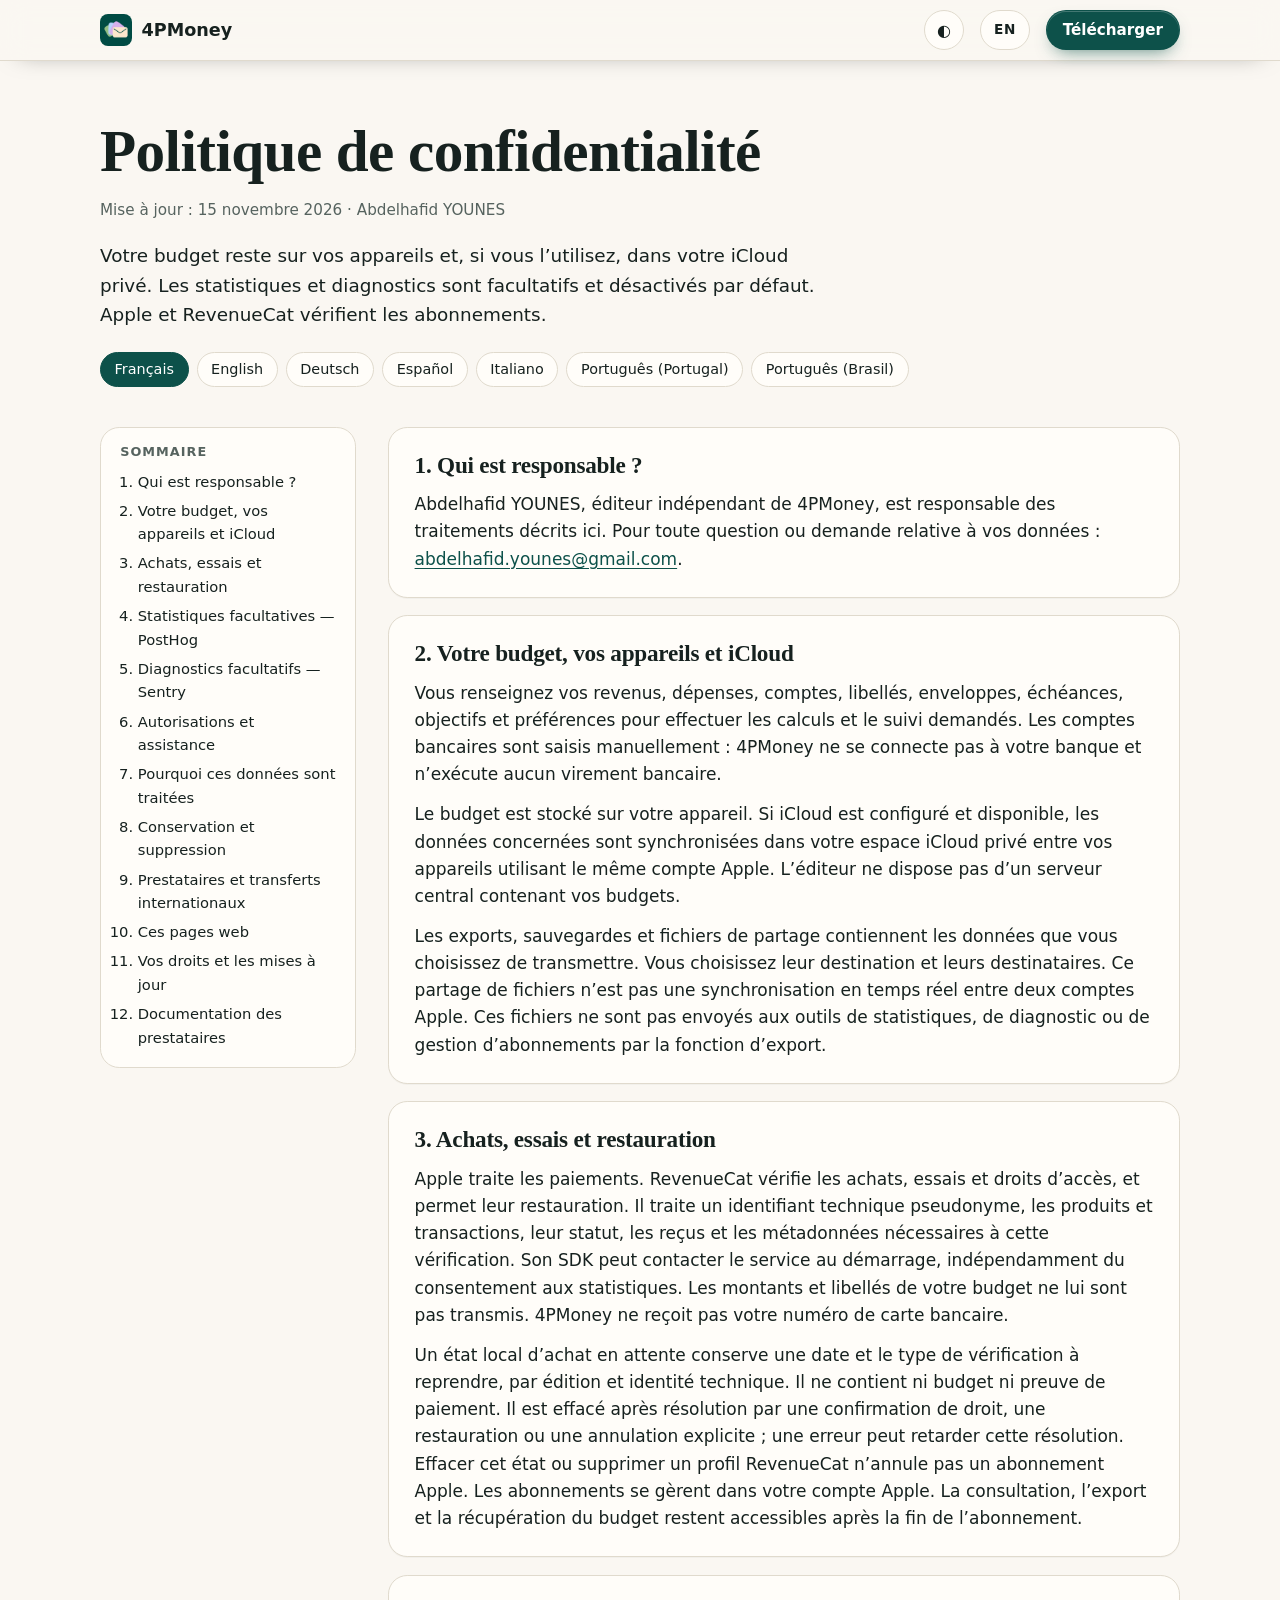
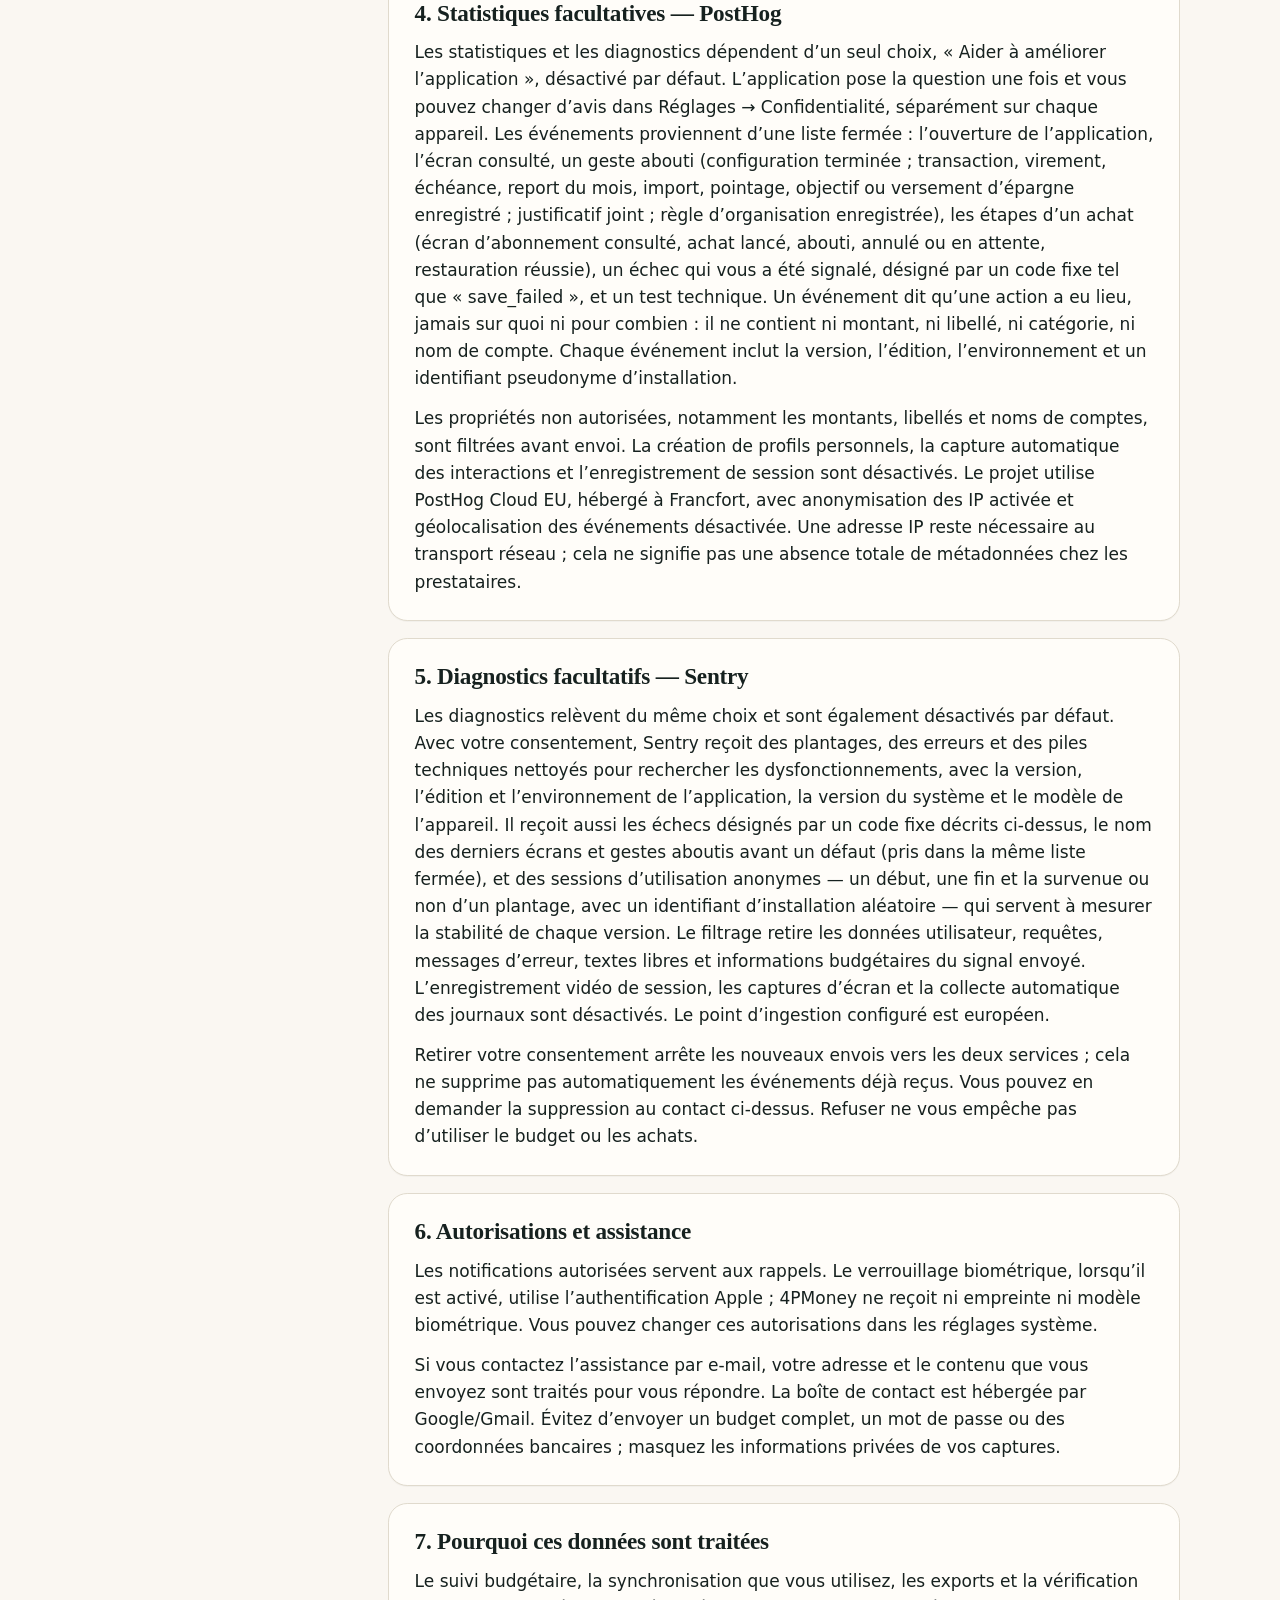
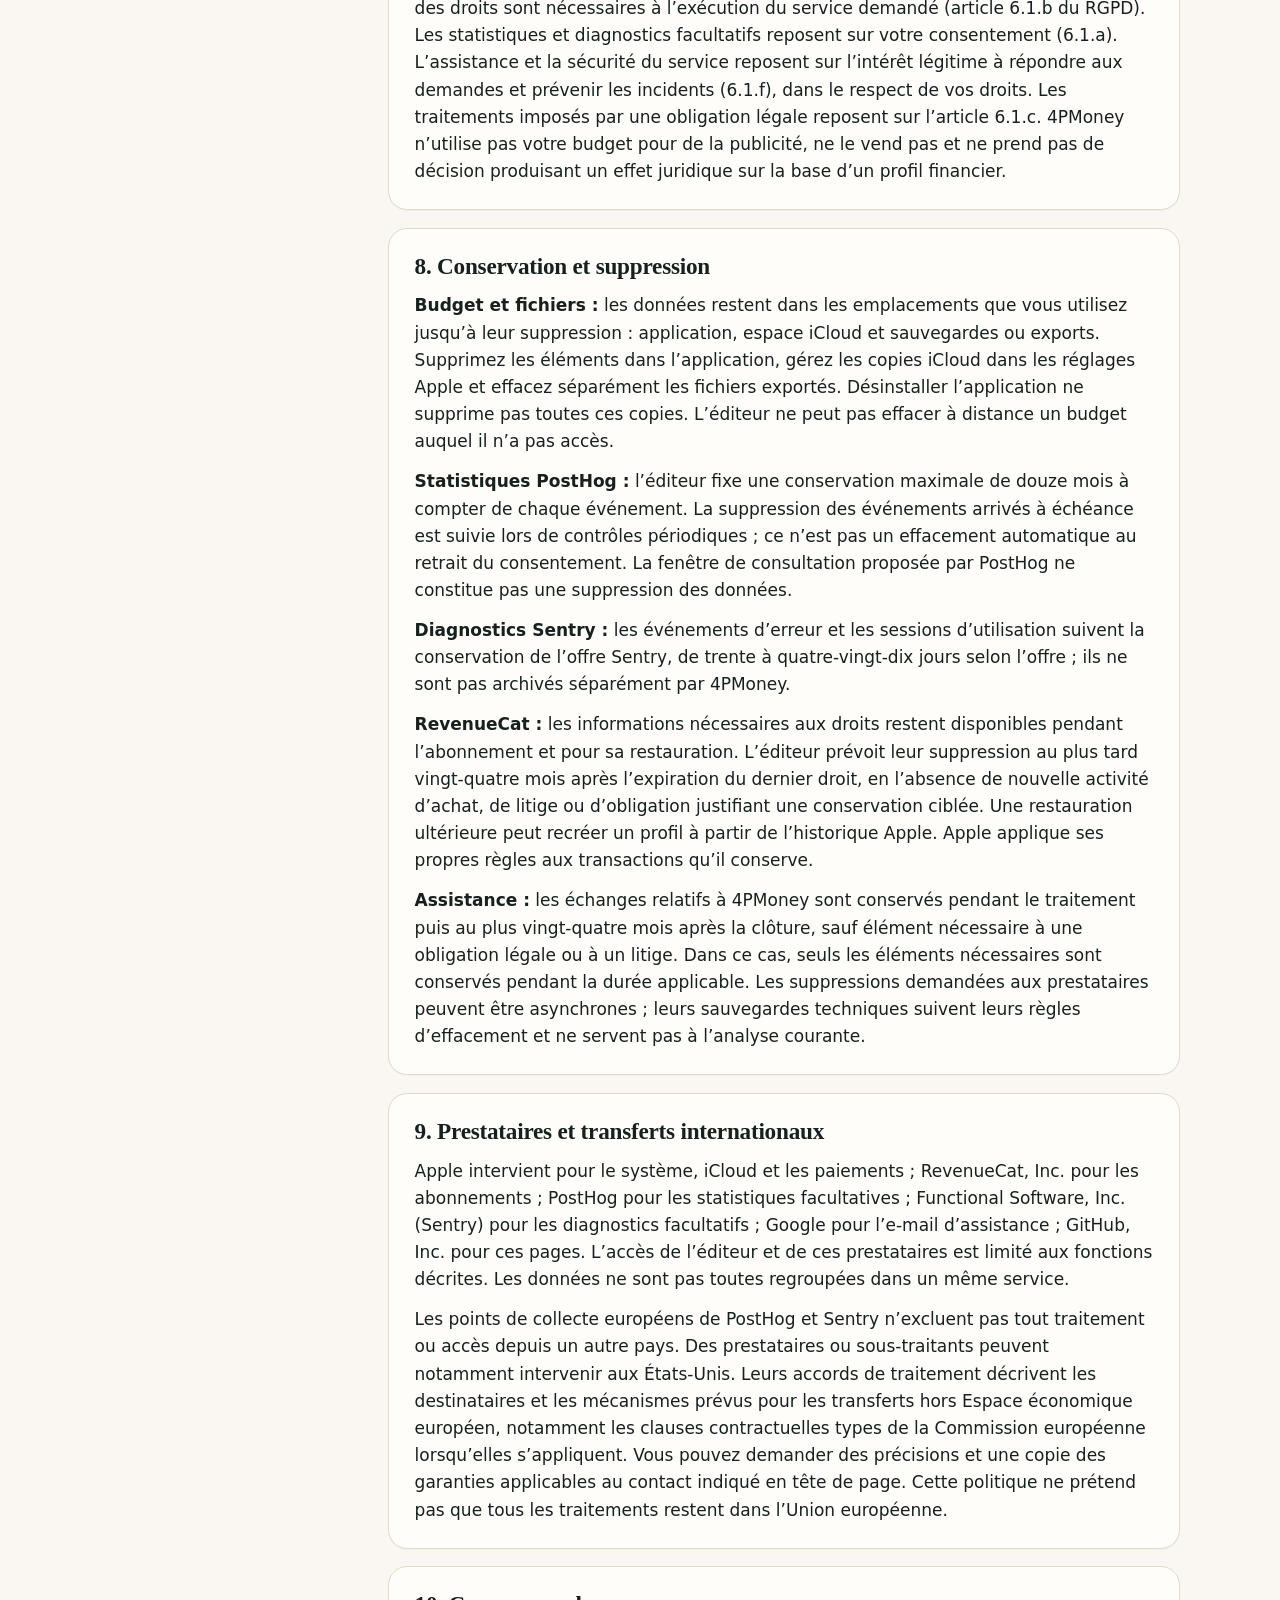
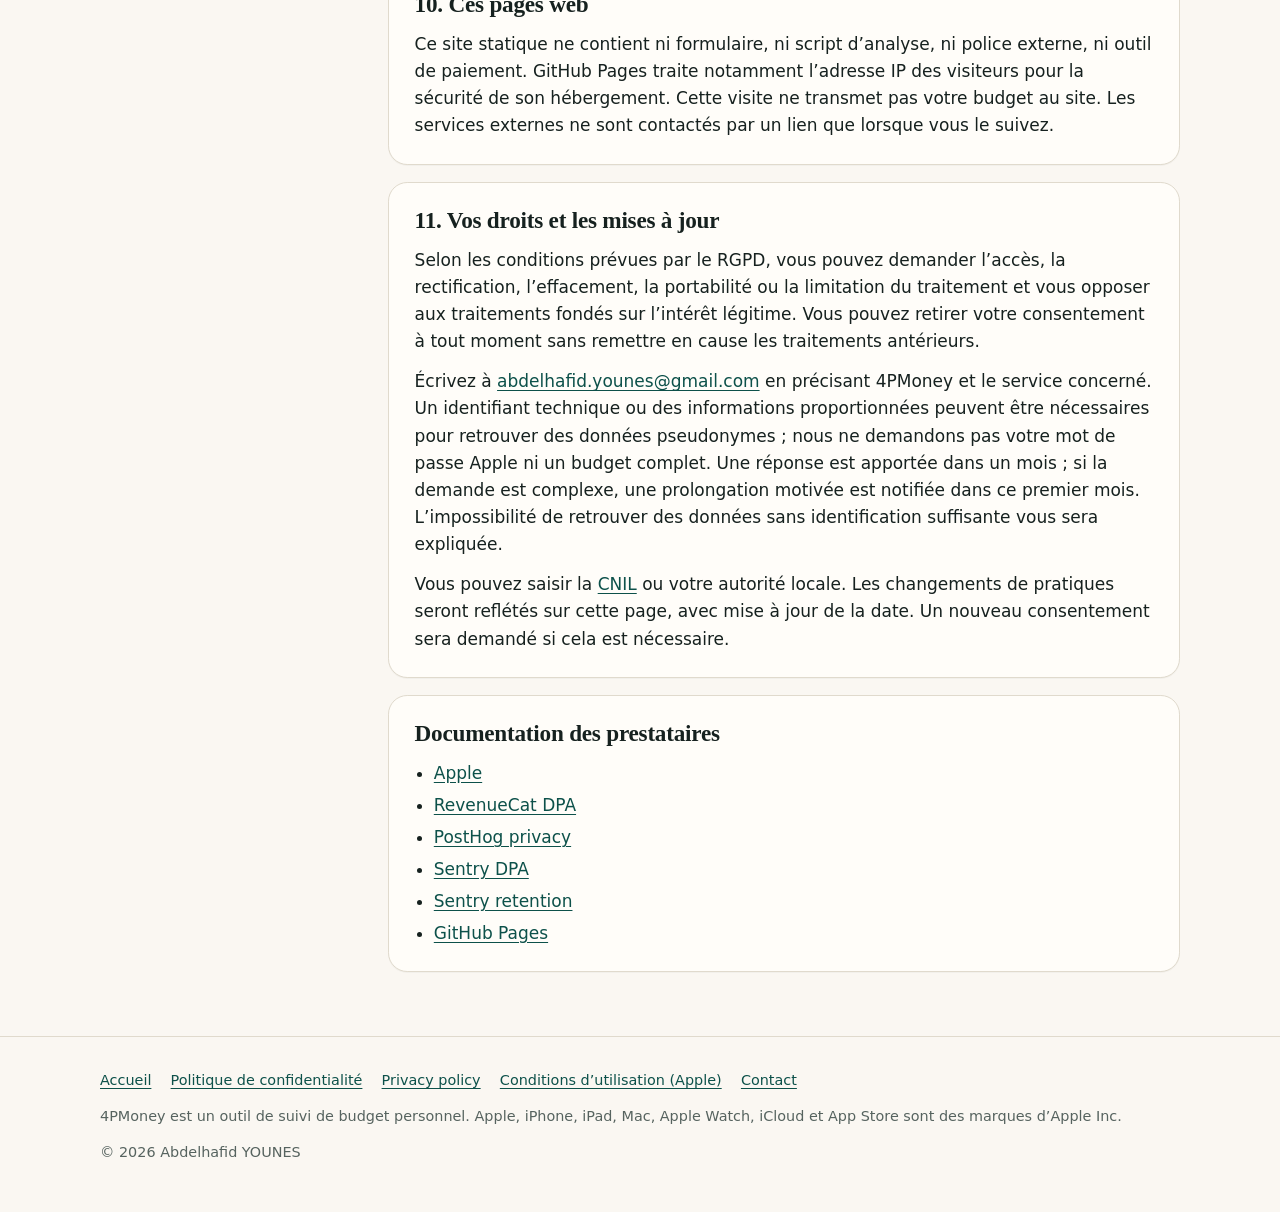
==== commit b856f3ac: "Give the privacy pages the product page design: top bar, theme toggle, contents, sections as cards (" ====
--- a/confidentialite/index.html
+++ b/confidentialite/index.html
@@ -1,15 +1,364 @@
 <!doctype html>
-<html lang="fr"><head><meta charset="utf-8"><meta name="viewport" content="width=device-width, initial-scale=1"><meta name="description" content="Votre budget reste sur vos appareils et, si vous l’utilisez, dans votre iCloud privé. Les statistiques et diagnostics sont facultatifs et désactivés par défaut. Apple et RevenueCat vérifient les abonnements."><title>4PMoney — Politique de confidentialité</title><link rel="stylesheet" href="../style.css"></head>
-<body><a class="skip-link" href="#content">Aller au contenu</a><header><a class="brand" href="../">4PMoney</a><nav aria-label="Langue"><a href="../confidentialite/" lang="fr" hreflang="fr" aria-current="page">Français</a><a href="../privacy/" lang="en" hreflang="en">English</a><a href="../privacy/de/" lang="de" hreflang="de">Deutsch</a><a href="../privacy/es/" lang="es" hreflang="es">Español</a><a href="../privacy/it/" lang="it" hreflang="it">Italiano</a><a href="../privacy/pt/" lang="pt-PT" hreflang="pt-PT">Português (Portugal)</a><a href="../privacy/pt-br/" lang="pt-BR" hreflang="pt-BR">Português (Brasil)</a></nav></header>
-<main id="content"><h1>Politique de confidentialité</h1><p class="updated">Mise à jour : 15 novembre 2026 · Abdelhafid YOUNES</p><p class="summary">Votre budget reste sur vos appareils et, si vous l’utilisez, dans votre iCloud privé. Les statistiques et diagnostics sont facultatifs et désactivés par défaut. Apple et RevenueCat vérifient les abonnements.</p><section aria-labelledby="section-1"><h2 id="section-1">1. Qui est responsable ?</h2><p>Abdelhafid YOUNES, éditeur indépendant de 4PMoney, est responsable des traitements décrits ici. Pour toute question ou demande relative à vos données : <a href="mailto:abdelhafid.younes@gmail.com">abdelhafid.younes@gmail.com</a>.</p></section>
-<section aria-labelledby="section-2"><h2 id="section-2">2. Votre budget, vos appareils et iCloud</h2><p>Vous renseignez vos revenus, dépenses, comptes, libellés, enveloppes, échéances, objectifs et préférences pour effectuer les calculs et le suivi demandés. Les comptes bancaires sont saisis manuellement : 4PMoney ne se connecte pas à votre banque et n’exécute aucun virement bancaire.</p><p>Le budget est stocké sur votre appareil. Si iCloud est configuré et disponible, les données concernées sont synchronisées dans votre espace iCloud privé entre vos appareils utilisant le même compte Apple. L’éditeur ne dispose pas d’un serveur central contenant vos budgets.</p><p>Les exports, sauvegardes et fichiers de partage contiennent les données que vous choisissez de transmettre. Vous choisissez leur destination et leurs destinataires. Ce partage de fichiers n’est pas une synchronisation en temps réel entre deux comptes Apple. Ces fichiers ne sont pas envoyés aux outils de statistiques, de diagnostic ou de gestion d’abonnements par la fonction d’export.</p></section>
-<section aria-labelledby="section-3"><h2 id="section-3">3. Achats, essais et restauration</h2><p>Apple traite les paiements. RevenueCat vérifie les achats, essais et droits d’accès, et permet leur restauration. Il traite un identifiant technique pseudonyme, les produits et transactions, leur statut, les reçus et les métadonnées nécessaires à cette vérification. Son SDK peut contacter le service au démarrage, indépendamment du consentement aux statistiques. Les montants et libellés de votre budget ne lui sont pas transmis. 4PMoney ne reçoit pas votre numéro de carte bancaire.</p><p>Un état local d’achat en attente conserve une date et le type de vérification à reprendre, par édition et identité technique. Il ne contient ni budget ni preuve de paiement. Il est effacé après résolution par une confirmation de droit, une restauration ou une annulation explicite ; une erreur peut retarder cette résolution. Effacer cet état ou supprimer un profil RevenueCat n’annule pas un abonnement Apple. Les abonnements se gèrent dans votre compte Apple. La consultation, l’export et la récupération du budget restent accessibles après la fin de l’abonnement.</p></section>
-<section aria-labelledby="section-4"><h2 id="section-4">4. Statistiques facultatives — PostHog</h2><p>Les statistiques et les diagnostics dépendent d’un seul choix, « Aider à améliorer l’application », désactivé par défaut. L’application pose la question une fois et vous pouvez changer d’avis dans Réglages → Confidentialité, séparément sur chaque appareil. Les événements proviennent d’une liste fermée : l’ouverture de l’application, l’écran consulté, un geste abouti (configuration terminée ; transaction, virement, échéance, report du mois, import, pointage, objectif ou versement d’épargne enregistré ; justificatif joint ; règle d’organisation enregistrée), les étapes d’un achat (écran d’abonnement consulté, achat lancé, abouti, annulé ou en attente, restauration réussie), un échec qui vous a été signalé, désigné par un code fixe tel que « save_failed », et un test technique. Un événement dit qu’une action a eu lieu, jamais sur quoi ni pour combien : il ne contient ni montant, ni libellé, ni catégorie, ni nom de compte. Chaque événement inclut la version, l’édition, l’environnement et un identifiant pseudonyme d’installation.</p><p>Les propriétés non autorisées, notamment les montants, libellés et noms de comptes, sont filtrées avant envoi. La création de profils personnels, la capture automatique des interactions et l’enregistrement de session sont désactivés. Le projet utilise PostHog Cloud EU, hébergé à Francfort, avec anonymisation des IP activée et géolocalisation des événements désactivée. Une adresse IP reste nécessaire au transport réseau ; cela ne signifie pas une absence totale de métadonnées chez les prestataires.</p></section>
-<section aria-labelledby="section-5"><h2 id="section-5">5. Diagnostics facultatifs — Sentry</h2><p>Les diagnostics relèvent du même choix et sont également désactivés par défaut. Avec votre consentement, Sentry reçoit des plantages, des erreurs et des piles techniques nettoyés pour rechercher les dysfonctionnements, avec la version, l’édition et l’environnement de l’application, la version du système et le modèle de l’appareil. Il reçoit aussi les échecs désignés par un code fixe décrits ci-dessus, le nom des derniers écrans et gestes aboutis avant un défaut (pris dans la même liste fermée), et des sessions d’utilisation anonymes — un début, une fin et la survenue ou non d’un plantage, avec un identifiant d’installation aléatoire — qui servent à mesurer la stabilité de chaque version. Le filtrage retire les données utilisateur, requêtes, messages d’erreur, textes libres et informations budgétaires du signal envoyé. L’enregistrement vidéo de session, les captures d’écran et la collecte automatique des journaux sont désactivés. Le point d’ingestion configuré est européen.</p><p>Retirer votre consentement arrête les nouveaux envois vers les deux services ; cela ne supprime pas automatiquement les événements déjà reçus. Vous pouvez en demander la suppression au contact ci-dessus. Refuser ne vous empêche pas d’utiliser le budget ou les achats.</p></section>
-<section aria-labelledby="section-6"><h2 id="section-6">6. Autorisations et assistance</h2><p>Les notifications autorisées servent aux rappels. Le verrouillage biométrique, lorsqu’il est activé, utilise l’authentification Apple ; 4PMoney ne reçoit ni empreinte ni modèle biométrique. Vous pouvez changer ces autorisations dans les réglages système.</p><p>Si vous contactez l’assistance par e-mail, votre adresse et le contenu que vous envoyez sont traités pour vous répondre. La boîte de contact est hébergée par Google/Gmail. Évitez d’envoyer un budget complet, un mot de passe ou des coordonnées bancaires ; masquez les informations privées de vos captures.</p></section>
-<section aria-labelledby="section-7"><h2 id="section-7">7. Pourquoi ces données sont traitées</h2><p>Le suivi budgétaire, la synchronisation que vous utilisez, les exports et la vérification des droits sont nécessaires à l’exécution du service demandé (article 6.1.b du RGPD). Les statistiques et diagnostics facultatifs reposent sur votre consentement (6.1.a). L’assistance et la sécurité du service reposent sur l’intérêt légitime à répondre aux demandes et prévenir les incidents (6.1.f), dans le respect de vos droits. Les traitements imposés par une obligation légale reposent sur l’article 6.1.c. 4PMoney n’utilise pas votre budget pour de la publicité, ne le vend pas et ne prend pas de décision produisant un effet juridique sur la base d’un profil financier.</p></section>
-<section aria-labelledby="section-8"><h2 id="section-8">8. Conservation et suppression</h2><p><strong>Budget et fichiers :</strong> les données restent dans les emplacements que vous utilisez jusqu’à leur suppression : application, espace iCloud et sauvegardes ou exports. Supprimez les éléments dans l’application, gérez les copies iCloud dans les réglages Apple et effacez séparément les fichiers exportés. Désinstaller l’application ne supprime pas toutes ces copies. L’éditeur ne peut pas effacer à distance un budget auquel il n’a pas accès.</p><p><strong>Statistiques PostHog :</strong> l’éditeur fixe une conservation maximale de douze mois à compter de chaque événement. La suppression des événements arrivés à échéance est suivie lors de contrôles périodiques ; ce n’est pas un effacement automatique au retrait du consentement. La fenêtre de consultation proposée par PostHog ne constitue pas une suppression des données.</p><p><strong>Diagnostics Sentry :</strong> les événements d’erreur et les sessions d’utilisation suivent la conservation de l’offre Sentry, de trente à quatre-vingt-dix jours selon l’offre ; ils ne sont pas archivés séparément par 4PMoney.</p><p><strong>RevenueCat :</strong> les informations nécessaires aux droits restent disponibles pendant l’abonnement et pour sa restauration. L’éditeur prévoit leur suppression au plus tard vingt-quatre mois après l’expiration du dernier droit, en l’absence de nouvelle activité d’achat, de litige ou d’obligation justifiant une conservation ciblée. Une restauration ultérieure peut recréer un profil à partir de l’historique Apple. Apple applique ses propres règles aux transactions qu’il conserve.</p><p><strong>Assistance :</strong> les échanges relatifs à 4PMoney sont conservés pendant le traitement puis au plus vingt-quatre mois après la clôture, sauf élément nécessaire à une obligation légale ou à un litige. Dans ce cas, seuls les éléments nécessaires sont conservés pendant la durée applicable. Les suppressions demandées aux prestataires peuvent être asynchrones ; leurs sauvegardes techniques suivent leurs règles d’effacement et ne servent pas à l’analyse courante.</p></section>
-<section aria-labelledby="section-9"><h2 id="section-9">9. Prestataires et transferts internationaux</h2><p>Apple intervient pour le système, iCloud et les paiements ; RevenueCat, Inc. pour les abonnements ; PostHog pour les statistiques facultatives ; Functional Software, Inc. (Sentry) pour les diagnostics facultatifs ; Google pour l’e-mail d’assistance ; GitHub, Inc. pour ces pages. L’accès de l’éditeur et de ces prestataires est limité aux fonctions décrites. Les données ne sont pas toutes regroupées dans un même service.</p><p>Les points de collecte européens de PostHog et Sentry n’excluent pas tout traitement ou accès depuis un autre pays. Des prestataires ou sous-traitants peuvent notamment intervenir aux États-Unis. Leurs accords de traitement décrivent les destinataires et les mécanismes prévus pour les transferts hors Espace économique européen, notamment les clauses contractuelles types de la Commission européenne lorsqu’elles s’appliquent. Vous pouvez demander des précisions et une copie des garanties applicables au contact indiqué en tête de page. Cette politique ne prétend pas que tous les traitements restent dans l’Union européenne.</p></section>
-<section aria-labelledby="section-10"><h2 id="section-10">10. Ces pages web</h2><p>Ce site statique ne contient ni formulaire, ni script d’analyse, ni police externe, ni outil de paiement. GitHub Pages traite notamment l’adresse IP des visiteurs pour la sécurité de son hébergement. Cette visite ne transmet pas votre budget au site. Les services externes ne sont contactés par un lien que lorsque vous le suivez.</p></section>
-<section aria-labelledby="section-11"><h2 id="section-11">11. Vos droits et les mises à jour</h2><p>Selon les conditions prévues par le RGPD, vous pouvez demander l’accès, la rectification, l’effacement, la portabilité ou la limitation du traitement et vous opposer aux traitements fondés sur l’intérêt légitime. Vous pouvez retirer votre consentement à tout moment sans remettre en cause les traitements antérieurs.</p><p>Écrivez à <a href="mailto:abdelhafid.younes@gmail.com">abdelhafid.younes@gmail.com</a> en précisant 4PMoney et le service concerné. Un identifiant technique ou des informations proportionnées peuvent être nécessaires pour retrouver des données pseudonymes ; nous ne demandons pas votre mot de passe Apple ni un budget complet. Une réponse est apportée dans un mois ; si la demande est complexe, une prolongation motivée est notifiée dans ce premier mois. L’impossibilité de retrouver des données sans identification suffisante vous sera expliquée.</p><p>Vous pouvez saisir la <a href="https://www.cnil.fr/fr/adresser-une-plainte">CNIL</a> ou votre autorité locale. Les changements de pratiques seront reflétés sur cette page, avec mise à jour de la date. Un nouveau consentement sera demandé si cela est nécessaire.</p></section>
-<section><h2>Documentation des prestataires</h2><ul><li><a href="https://www.apple.com/legal/privacy/">Apple</a></li><li><a href="https://www.revenuecat.com/dpa">RevenueCat DPA</a></li><li><a href="https://posthog.com/docs/privacy">PostHog privacy</a></li><li><a href="https://sentry.io/legal/dpa/">Sentry DPA</a></li><li><a href="https://docs.sentry.io/security-legal-pii/security/data-retention-periods/">Sentry retention</a></li><li><a href="https://docs.github.com/en/pages/getting-started-with-github-pages/what-is-github-pages#data-collection">GitHub Pages</a></li></ul></section></main><footer>4PMoney · <a href="../">Aide et méthode 4P</a></footer></body></html>+<html lang="fr">
+<head>
+<meta charset="utf-8">
+<meta name="viewport" content="width=device-width, initial-scale=1">
+<title>4PMoney — Politique de confidentialité</title>
+<meta name="description" content="Votre budget reste sur vos appareils et, si vous l’utilisez, dans votre iCloud privé. Les statistiques et diagnostics sont facultatifs et désactivés par défaut. Apple et RevenueCat vérifient les abonnements.">
+<meta name="theme-color" content="#faf7f2" media="(prefers-color-scheme: light)">
+<meta name="theme-color" content="#101816" media="(prefers-color-scheme: dark)">
+<link rel="icon" href="../assets/touch-icon.png">
+<link rel="apple-touch-icon" href="../assets/touch-icon.png">
+<style>
+:root{
+  --fond:#faf7f2;--carte:#fffdf9;--teinte:#f1ede4;--encre:#16211f;--doux:#56635f;--trait:#e0dacd;
+  --accent:#0d514a;--accent-encre:#ffffff;--accent-doux:#dfe6e1;
+  --prevoir:#2f6fd6;--plaisir:#b9770a;--profiter:#7a4fd0;--proteger:#0b8a62;
+  --prevoir-f:#e8edf6;--plaisir-f:#fbf0e2;--profiter-f:#f0e6f4;--proteger-f:#e2f1e9;
+  --alerte:#a3540c;--ombre:0 18px 50px rgba(22,33,31,.12);
+}
+@media (prefers-color-scheme:dark){:root:not([data-theme="light"]){
+  --fond:#101816;--carte:#19221f;--teinte:#151e1b;--encre:#eef3f0;--doux:#a7b5af;--trait:#2b3733;
+  --accent:#7fd2bb;--accent-encre:#0c1b18;--accent-doux:#20302b;
+  --prevoir:#8fb6ff;--plaisir:#f1b65a;--profiter:#c2a4ff;--proteger:#6fd6b0;
+  --prevoir-f:#1d2a3f;--plaisir-f:#352c1c;--profiter-f:#2c2540;--proteger-f:#17332a;
+  --alerte:#f0a35a;--ombre:0 18px 50px rgba(0,0,0,.45);
+}}
+:root[data-theme="dark"]{
+  --fond:#101816;--carte:#19221f;--teinte:#151e1b;--encre:#eef3f0;--doux:#a7b5af;--trait:#2b3733;
+  --accent:#7fd2bb;--accent-encre:#0c1b18;--accent-doux:#20302b;
+  --prevoir:#8fb6ff;--plaisir:#f1b65a;--profiter:#c2a4ff;--proteger:#6fd6b0;
+  --prevoir-f:#1d2a3f;--plaisir-f:#352c1c;--profiter-f:#2c2540;--proteger-f:#17332a;
+  --alerte:#f0a35a;--ombre:0 18px 50px rgba(0,0,0,.45);
+}
+*{box-sizing:border-box}
+html{scroll-behavior:smooth;-webkit-text-size-adjust:100%}
+body{margin:0;background:var(--fond);color:var(--encre);font:1.0625rem/1.6 -apple-system,BlinkMacSystemFont,"SF Pro Text","Segoe UI",system-ui,sans-serif;overflow-wrap:break-word}
+img{max-width:100%;height:auto;display:block}
+a{color:var(--accent);text-underline-offset:.2em}
+a:focus-visible,button:focus-visible,input:focus-visible,summary:focus-visible{outline:3px solid var(--plaisir);outline-offset:3px;border-radius:6px}
+.wrap{max-width:70rem;margin:0 auto;padding:0 1.25rem}
+h1,h2,h3{font-family:"New York","Iowan Old Style",Georgia,serif;font-weight:600;line-height:1.15;letter-spacing:-.01em;margin:0;text-wrap:balance}
+h1{font-size:clamp(2.2rem,6vw,3.7rem)}
+h2{font-size:clamp(1.7rem,4vw,2.5rem)}
+h3{font-size:1.25rem;font-family:inherit;font-weight:650;letter-spacing:0}
+p{margin:0}
+.sur{font-size:.8125rem;font-weight:650;letter-spacing:.12em;text-transform:uppercase;color:var(--accent)}
+.chapo{font-size:1.2rem;color:var(--doux);max-width:38rem}
+.num{font-variant-numeric:tabular-nums;font-feature-settings:"tnum"}
+.skip{position:absolute;left:-999px}.skip:focus{left:1rem;top:1rem;background:var(--carte);padding:.5rem 1rem;z-index:20}
+
+header.barre{position:sticky;top:0;z-index:10;background:color-mix(in srgb,var(--fond) 88%,transparent);backdrop-filter:saturate(1.4) blur(14px);-webkit-backdrop-filter:saturate(1.4) blur(14px);border-bottom:1px solid var(--trait)}
+.barre .wrap{display:flex;align-items:center;gap:1rem;min-height:3.75rem}
+.marque{display:flex;align-items:center;gap:.6rem;font-weight:700;font-size:1.1rem;color:var(--encre);text-decoration:none}
+.marque img{width:2rem;height:2rem;border-radius:.5rem}
+.barre nav{margin-left:auto;display:flex;gap:1.4rem;font-size:.95rem}
+.barre nav a{color:var(--doux);text-decoration:none}.barre nav a:hover{color:var(--encre)}
+.theme{border:1px solid var(--trait);background:var(--carte);color:var(--encre);border-radius:999px;width:2.5rem;height:2.5rem;cursor:pointer;font-size:1rem}
+.langue{display:inline-grid;place-items:center;border:1px solid var(--trait);background:var(--carte);color:var(--encre);border-radius:999px;height:2.5rem;padding:0 .8rem;font-size:.85rem;font-weight:650;letter-spacing:.04em;text-decoration:none}.langue:hover{border-color:var(--accent)}
+@media (max-width:26rem){.barre .wrap{gap:.45rem}.langue{padding:0 .55rem}.barre .btn.petit{padding-left:.8rem;padding-right:.8rem}}
+@media (max-width:23rem){.marque{font-size:0;gap:0}}
+.btn{display:inline-flex;align-items:center;justify-content:center;gap:.5rem;min-height:3rem;padding:.7rem 1.4rem;border-radius:999px;font-weight:650;text-decoration:none;border:1px solid transparent}
+.btn.plein{background:var(--accent);color:var(--accent-encre)}
+.btn.contour{border-color:var(--trait);color:var(--encre);background:var(--carte)}
+.btn.petit{min-height:2.5rem;padding:.4rem 1rem;font-size:.95rem}
+
+.hero{padding:4rem 0 3rem}
+.hero .wrap{display:grid;grid-template-columns:1.05fr .95fr;gap:3rem;align-items:center}
+.hero h1{margin:.9rem 0 1.2rem}
+.actions{display:flex;flex-wrap:wrap;gap:.75rem;margin-top:1.8rem}
+.garanties{list-style:none;padding:0;margin:1.8rem 0 0;display:flex;flex-wrap:wrap;gap:.5rem 1.4rem;color:var(--doux);font-size:.95rem}
+.garanties li::before{content:"✓";color:var(--accent);font-weight:700;margin-right:.45rem}
+.scene{position:relative;display:flex;justify-content:center;min-height:34rem}
+.tel{width:min(19rem,74vw);border-radius:2.9rem;padding:.55rem;background:#0c1211;box-shadow:var(--ombre);border:1px solid #2a3532}
+.tel img{border-radius:2.4rem;width:100%;aspect-ratio:1170/2532;object-fit:cover}
+.montre{position:absolute;right:0;bottom:1.5rem;width:9.5rem;border-radius:2.2rem;padding:.5rem;background:#0c1211;border:1px solid #2a3532;box-shadow:var(--ombre)}
+.montre img{border-radius:1.8rem}
+
+section{padding:4.5rem 0}
+section.teinte{background:var(--teinte);border-block:1px solid var(--trait)}
+.tete{max-width:44rem;margin-bottom:2.5rem}.tete h2{margin:.7rem 0 1rem}
+
+.quatre{display:grid;grid-template-columns:repeat(4,1fr);gap:1rem}
+.env{border-radius:1.4rem;padding:1.4rem;border:1px solid var(--trait);position:relative;overflow:hidden}
+.env::before{content:"";position:absolute;inset:0 0 auto 0;height:1.4rem;clip-path:polygon(0 0,100% 0,50% 100%);opacity:.5;background:currentColor}
+.env.prevoir{background:var(--prevoir-f);color:var(--prevoir)}.env.plaisir{background:var(--plaisir-f);color:var(--plaisir)}
+.env.profiter{background:var(--profiter-f);color:var(--profiter)}.env.proteger{background:var(--proteger-f);color:var(--proteger)}
+.env h3{margin-top:1.2rem;color:var(--encre)}
+.env .part{font-size:2.3rem;font-weight:700;font-family:ui-rounded,"SF Pro Rounded",system-ui,sans-serif;line-height:1.1;margin:.4rem 0}
+.env p{color:var(--encre);opacity:.82;font-size:.95rem}
+
+.simu{margin-top:2rem;background:var(--carte);border:1px solid var(--trait);border-radius:1.6rem;padding:1.6rem;box-shadow:var(--ombre);display:grid;grid-template-columns:.9fr 1.1fr;gap:2rem}
+.simu label{display:flex;justify-content:space-between;gap:1rem;font-weight:600;margin-bottom:.4rem}
+.simu label output{font-family:ui-rounded,"SF Pro Rounded",system-ui,sans-serif;color:var(--accent)}
+.simu input[type=range]{width:100%;accent-color:var(--accent);height:2rem}
+.champ{margin-bottom:1.3rem}
+.simu .note{font-size:.9rem;color:var(--doux)}
+.lignes{display:grid;gap:.7rem}
+.ligne{display:grid;grid-template-columns:6.2rem 1fr 6.6rem;align-items:center;gap:.8rem;font-size:.98rem}
+.ligne b{font-weight:650}
+.jauge{height:.7rem;border-radius:999px;background:var(--accent-doux);overflow:hidden}
+.jauge i{display:block;height:100%;border-radius:999px;width:0;transition:width .35s ease}
+.ligne .somme{text-align:right;font-family:ui-rounded,"SF Pro Rounded",system-ui,sans-serif;font-weight:650}
+.verdict{margin-top:1.1rem;padding:.9rem 1rem;border-radius:.9rem;background:var(--accent-doux);font-size:.95rem}
+.verdict.alerte{color:var(--alerte);background:color-mix(in srgb,var(--alerte) 12%,var(--carte))}
+
+.regles{display:grid;grid-template-columns:repeat(3,1fr);gap:1rem;margin-top:2rem}
+.regle{background:var(--carte);border:1px solid var(--trait);border-radius:1.2rem;padding:1.3rem}
+.regle h3{margin-bottom:.5rem;font-size:1.08rem}.regle p{color:var(--doux);font-size:.97rem}
+
+.etapes{display:grid;gap:3.5rem}
+.etape{display:grid;grid-template-columns:1fr 1fr;gap:3rem;align-items:center}
+.etape:nth-child(even) .visuel{order:-1}
+.etape .rang{display:inline-grid;place-items:center;width:2.4rem;height:2.4rem;border-radius:999px;background:var(--accent);color:var(--accent-encre);font-weight:700;margin-bottom:1rem}
+.etape h3{font-size:1.5rem;margin-bottom:.7rem}.etape p{color:var(--doux)}
+.etape ul{margin:1rem 0 0;padding-left:1.1rem;color:var(--doux)}.etape li{margin:.3rem 0}
+.visuel{display:flex;justify-content:center}
+.visuel .tel{width:min(16.5rem,70vw)}
+
+.appareils{display:grid;grid-template-columns:1.5fr 1fr;gap:1.2rem}
+.app{background:var(--carte);border:1px solid var(--trait);border-radius:1.5rem;padding:1.4rem;display:flex;flex-direction:column;gap:1rem}
+.app h3{margin-bottom:.3rem}.app p{color:var(--doux);font-size:.97rem}
+.app .cadre{border-radius:1rem;overflow:hidden;border:1px solid var(--trait);margin-top:auto}
+.app.ipad .cadre{max-height:23rem}.app.ipad .cadre img{width:100%;object-fit:cover;object-position:top}
+.app.large{grid-column:1/-1}
+
+.piliers{display:grid;grid-template-columns:repeat(2,1fr);gap:1rem}
+.pilier{background:var(--carte);border:1px solid var(--trait);border-radius:1.2rem;padding:1.4rem}
+.pilier h3{margin-bottom:.5rem}.pilier p{color:var(--doux)}
+.avis{margin-top:1.5rem;font-size:.95rem;color:var(--doux);border-left:3px solid var(--accent);padding-left:1rem;max-width:48rem}
+
+.offres{display:grid;grid-template-columns:repeat(2,1fr);gap:1.2rem;max-width:56rem}
+.offre{background:var(--carte);border:1px solid var(--trait);border-radius:1.5rem;padding:1.6rem}
+.offre.mise{border:2px solid var(--accent)}
+.offre h3{font-size:1.35rem}.offre .sous{color:var(--doux);margin:.3rem 0 1rem}
+.offre ul{list-style:none;padding:0;margin:0;display:grid;gap:.55rem}
+.offre li{padding-left:1.6rem;position:relative}
+.offre li::before{content:"✓";position:absolute;left:0;color:var(--accent);font-weight:700}
+.offre li.non{color:var(--doux)}.offre li.non::before{content:"–";color:var(--doux)}
+
+.tele{display:grid;grid-template-columns:repeat(3,1fr);gap:1rem}
+.edition{background:var(--carte);border:1px solid var(--trait);border-radius:1.4rem;padding:1.5rem;display:flex;flex-direction:column;gap:.7rem;align-items:flex-start}
+.edition p{color:var(--doux);font-size:.97rem;flex:1}
+.pas{counter-reset:pas;list-style:none;padding:0;margin:2rem 0 0;display:grid;grid-template-columns:repeat(3,1fr);gap:1rem}
+.pas li{counter-increment:pas;padding-left:2.8rem;position:relative;color:var(--doux)}
+.pas li::before{content:counter(pas);position:absolute;left:0;top:0;width:2rem;height:2rem;border-radius:999px;border:1.5px solid var(--accent);color:var(--accent);display:grid;place-items:center;font-weight:700}
+.pas b{color:var(--encre);display:block}
+
+.faq{max-width:48rem}
+details{border-bottom:1px solid var(--trait);padding:1.1rem 0}
+summary{cursor:pointer;font-weight:650;font-size:1.08rem;list-style:none;display:flex;justify-content:space-between;gap:1rem}
+summary::-webkit-details-marker{display:none}
+summary::after{content:"+";color:var(--accent);font-size:1.4rem;line-height:1}
+details[open] summary::after{content:"–"}
+details p{margin-top:.7rem;color:var(--doux)}
+
+.fin{text-align:center}.fin img{width:5.5rem;height:5.5rem;border-radius:1.3rem;margin:0 auto 1.4rem;box-shadow:var(--ombre)}
+.fin .chapo{margin:1rem auto 0}.fin .actions{justify-content:center}
+footer{border-top:1px solid var(--trait);padding:2rem 0 3rem;font-size:.9rem;color:var(--doux)}
+footer .wrap{display:grid;gap:.8rem}
+footer nav{display:flex;flex-wrap:wrap;gap:.4rem 1.2rem}
+
+.reveler{opacity:0;transform:translateY(14px);transition:opacity .6s ease,transform .6s ease}
+.reveler.vu{opacity:1;transform:none}
+@media (prefers-reduced-motion:reduce){html{scroll-behavior:auto}.reveler{opacity:1;transform:none;transition:none}.jauge i{transition:none}}
+@media (max-width:60rem){
+  .hero .wrap,.simu,.etape,.appareils{grid-template-columns:1fr}
+  .etape:nth-child(even) .visuel{order:0}
+  .quatre,.piliers{grid-template-columns:repeat(2,1fr)}
+  .regles,.tele,.pas{grid-template-columns:1fr}
+  .barre nav{display:none}.theme{margin-left:auto}
+  .scene{min-height:0}
+}
+@media (max-width:36rem){
+  section{padding:3.2rem 0}.hero{padding:2.5rem 0 2rem}
+  .wrap{padding:0 1rem}
+  .quatre,.piliers,.offres{grid-template-columns:1fr}
+  .montre{width:7.5rem;right:-.2rem}
+  .ligne{grid-template-columns:5.2rem 1fr 5.6rem;gap:.5rem;font-size:.92rem}
+  .btn{width:100%}
+  .barre .btn{width:auto}.marque{flex-shrink:0}
+}
+
+/* ——— Profondeur : lumière, relief et plans successifs ——— */
+:root{
+  --relief:0 1px 2px rgba(22,33,31,.06),0 6px 14px -4px rgba(22,33,31,.08),0 22px 44px -18px rgba(22,33,31,.16);
+  --relief-haut:0 2px 4px rgba(22,33,31,.07),0 14px 28px -8px rgba(22,33,31,.14),0 40px 70px -24px rgba(22,33,31,.24);
+  --appareil:0 2px 3px rgba(8,14,13,.35),0 18px 30px -10px rgba(8,14,13,.32),0 60px 90px -30px rgba(8,14,13,.42);
+  --reflet:inset 0 1px 0 rgba(255,255,255,.75);--halo:.30;
+}
+@media (prefers-color-scheme:dark){:root:not([data-theme="light"]){
+  --relief:0 1px 2px rgba(0,0,0,.35),0 8px 18px -6px rgba(0,0,0,.4),0 26px 50px -20px rgba(0,0,0,.55);
+  --relief-haut:0 2px 4px rgba(0,0,0,.4),0 16px 32px -8px rgba(0,0,0,.5),0 44px 80px -24px rgba(0,0,0,.7);
+  --appareil:0 2px 3px rgba(0,0,0,.6),0 18px 30px -10px rgba(0,0,0,.6),0 60px 90px -30px rgba(0,0,0,.8);
+  --reflet:inset 0 1px 0 rgba(255,255,255,.06);--halo:.22;
+}}
+:root[data-theme="dark"]{
+  --relief:0 1px 2px rgba(0,0,0,.35),0 8px 18px -6px rgba(0,0,0,.4),0 26px 50px -20px rgba(0,0,0,.55);
+  --relief-haut:0 2px 4px rgba(0,0,0,.4),0 16px 32px -8px rgba(0,0,0,.5),0 44px 80px -24px rgba(0,0,0,.7);
+  --appareil:0 2px 3px rgba(0,0,0,.6),0 18px 30px -10px rgba(0,0,0,.6),0 60px 90px -30px rgba(0,0,0,.8);
+  --reflet:inset 0 1px 0 rgba(255,255,255,.06);--halo:.22;
+}
+
+/* Les appareils inclinés ne doivent jamais élargir la page. */
+main{overflow-x:clip}
+/* Fond du haut de page : quatre lueurs aux couleurs des enveloppes, derrière tout le reste. */
+.hero{position:relative;overflow:hidden;isolation:isolate}
+.hero::before{content:"";position:absolute;inset:-20% -10% -10%;z-index:-1;pointer-events:none;opacity:var(--halo);filter:blur(60px);
+  background:
+    radial-gradient(34rem 26rem at 78% 30%,var(--prevoir),transparent 70%),
+    radial-gradient(26rem 22rem at 96% 72%,var(--profiter),transparent 70%),
+    radial-gradient(24rem 20rem at 58% 88%,var(--plaisir),transparent 70%),
+    radial-gradient(26rem 20rem at 8% 6%,var(--proteger),transparent 70%)}
+.hero::after{content:"";position:absolute;inset:auto 0 0;height:7rem;z-index:-1;pointer-events:none;background:linear-gradient(to bottom,transparent,var(--fond))}
+
+/* Téléphone : châssis à reflet, encoche étroite, vitre, ombre portée en trois couches. */
+.tel{position:relative;background:linear-gradient(145deg,#4b5654 0%,#0c1211 22%,#0a0f0e 78%,#39433f 100%);border:0;
+  box-shadow:inset 0 0 0 1.5px rgba(255,255,255,.14),inset 0 0 0 3px #050908,var(--appareil)}
+.tel::before{content:"";position:absolute;z-index:2;left:50%;top:calc(.55rem + 1.55%);width:20%;aspect-ratio:3.2/1;transform:translateX(-50%);border-radius:999px;
+  background:radial-gradient(circle at 76% 50%,#1b2a3a 0 9%,#0b1016 10% 15%,transparent 16%),#000;box-shadow:0 0 0 1px rgba(255,255,255,.05)}
+.tel::after{content:"";position:absolute;inset:.55rem;z-index:1;border-radius:2.4rem;pointer-events:none;
+  background:linear-gradient(118deg,rgba(255,255,255,.16) 0%,rgba(255,255,255,.04) 22%,transparent 38%)}
+.visuel .tel::before{top:calc(.55rem + 1.55%)}
+.montre{background:linear-gradient(145deg,#4b5654 0%,#0c1211 24%,#0a0f0e 76%,#39433f 100%);border:0;
+  box-shadow:inset 0 0 0 1.5px rgba(255,255,255,.14),var(--appareil)}
+
+/* Scène d'ouverture : téléphone incliné, montre au premier plan, socle lumineux et ombre au sol. */
+.scene{perspective:1500px;--tx:0;--ty:0;--d:0px}
+.scene::before{content:"";position:absolute;left:50%;top:46%;width:30rem;max-width:120%;aspect-ratio:1;transform:translate(-50%,-50%);border-radius:50%;z-index:-1;pointer-events:none;
+  background:radial-gradient(closest-side,color-mix(in srgb,var(--carte) 85%,transparent),transparent 72%)}
+.scene::after{content:"";position:absolute;left:50%;bottom:-1.6rem;width:19rem;max-width:80%;height:2.6rem;transform:translateX(-46%);border-radius:50%;z-index:-1;pointer-events:none;
+  background:radial-gradient(closest-side,rgba(8,14,13,.38),transparent);filter:blur(10px)}
+.scene .tel{transform:translateY(calc(var(--d) * -.35)) rotateY(calc(-13deg + var(--tx) * 6deg)) rotateX(calc(5deg + var(--ty) * -5deg)) rotateZ(1.2deg);transform-origin:50% 60%;transition:transform .5s cubic-bezier(.2,.7,.2,1);will-change:transform}
+.scene .montre{z-index:3;transform:translateY(calc(var(--d) * -.9)) translateZ(90px) rotateY(calc(9deg + var(--tx) * 9deg)) rotateX(calc(var(--ty) * -6deg)) rotateZ(-3deg);transition:transform .5s cubic-bezier(.2,.7,.2,1);will-change:transform}
+
+/* Captures des étapes : inclinaison alternée et lueur de la couleur de l'enveloppe concernée. */
+.visuel{perspective:1300px;position:relative;isolation:isolate}
+.visuel::before{content:"";position:absolute;left:50%;top:50%;width:26rem;max-width:115%;aspect-ratio:1;transform:translate(-50%,-50%);border-radius:50%;z-index:-1;pointer-events:none;filter:blur(40px);opacity:var(--halo);
+  background:radial-gradient(closest-side,var(--lueur,var(--prevoir)),transparent 75%)}
+.etape:nth-child(2) .visuel{--lueur:var(--plaisir)}.etape:nth-child(3) .visuel{--lueur:var(--proteger)}
+.visuel .tel{transform:rotateY(-11deg) rotateX(3deg);transition:transform .7s cubic-bezier(.2,.7,.2,1)}
+.etape:nth-child(even) .visuel .tel{transform:rotateY(11deg) rotateX(3deg)}
+.etape:hover .visuel .tel{transform:rotateY(-4deg) rotateX(1deg) translateY(-6px)}
+.etape:nth-child(even):hover .visuel .tel{transform:rotateY(4deg) rotateX(1deg) translateY(-6px)}
+
+/* Cartes : reflet en haut, ombre en couches, léger soulèvement au survol. */
+.env,.regle,.app,.pilier,.offre,.edition{box-shadow:var(--reflet),var(--relief);transition:transform .35s cubic-bezier(.2,.7,.2,1),box-shadow .35s ease}
+.simu{box-shadow:var(--reflet),var(--relief-haut)}
+.offre.mise{box-shadow:var(--reflet),var(--relief-haut);transform:translateY(-.5rem)}
+@media (hover:hover){
+  .env:hover,.regle:hover,.app:hover,.pilier:hover,.edition:hover,.offre:hover{transform:translateY(-5px);box-shadow:var(--reflet),var(--relief-haut)}
+  .offre.mise:hover{transform:translateY(-.8rem)}
+}
+.env{background-image:linear-gradient(160deg,color-mix(in srgb,var(--carte) 55%,transparent),transparent 55%)}
+.app .cadre{box-shadow:var(--relief)}
+.btn.plein{box-shadow:inset 0 1px 0 rgba(255,255,255,.22),0 8px 18px -8px color-mix(in srgb,var(--accent) 70%,transparent)}
+.btn{transition:transform .2s ease,box-shadow .2s ease}.btn:hover{transform:translateY(-1px)}
+.fin img{box-shadow:var(--relief-haut)}
+.etape .rang{box-shadow:0 6px 14px -6px color-mix(in srgb,var(--accent) 80%,transparent)}
+
+/* Sections teintées : en creux, comme un plan situé derrière la page. */
+section.teinte{background:linear-gradient(to bottom,color-mix(in srgb,var(--teinte) 100%,transparent),var(--teinte) 60%,color-mix(in srgb,var(--teinte) 70%,var(--fond)));box-shadow:inset 0 14px 22px -18px rgba(8,14,13,.22),inset 0 -14px 22px -18px rgba(8,14,13,.14)}
+header.barre{box-shadow:0 10px 24px -20px rgba(8,14,13,.5)}
+
+@media (max-width:60rem){
+  .scene{margin-top:1rem;padding-bottom:1.5rem}
+  .scene .tel{transform:rotateY(-8deg) rotateX(3deg) rotateZ(.8deg)}
+  .scene .montre{transform:translateZ(60px) rotateY(7deg) rotateZ(-3deg)}
+  .visuel .tel,.etape:nth-child(even) .visuel .tel{transform:rotateY(-7deg) rotateX(2deg)}
+  .offre.mise{transform:none}
+}
+@media (prefers-reduced-motion:reduce){
+  .scene .tel,.scene .montre,.visuel .tel,.env,.regle,.app,.pilier,.offre,.edition,.btn{transition:none}
+  .env:hover,.regle:hover,.app:hover,.pilier:hover,.edition:hover,.offre:hover,.btn:hover{transform:none}
+}
+
+/* Privacy page: the commercial design, sections as cards */
+.entete{padding:3.5rem 0 1.5rem}
+.entete h1{hyphens:auto;-webkit-hyphens:auto}
+.entete .maj{margin-top:.8rem;color:var(--doux);font-size:.95rem}
+.entete .resume{margin-top:1.2rem;max-width:46rem;font-size:1.15rem;color:var(--encre)}
+.langues{display:flex;flex-wrap:wrap;gap:.5rem;margin-top:1.4rem}
+.langues a{border:1px solid var(--trait);background:var(--carte);color:var(--encre);border-radius:999px;padding:.3rem .85rem;font-size:.9rem;text-decoration:none}
+.langues a[aria-current]{background:var(--accent);border-color:var(--accent);color:var(--accent-encre)}
+.politique{display:grid;grid-template-columns:16rem 1fr;gap:2rem;align-items:start;padding:1rem 0 4rem}
+.sommaire{position:sticky;top:5rem;background:var(--carte);border:1px solid var(--trait);border-radius:1.2rem;padding:1.1rem 1.2rem;font-size:.92rem}
+.sommaire h2{font-family:inherit;font-size:.8rem;text-transform:uppercase;letter-spacing:.08em;color:var(--doux);margin-bottom:.6rem}
+.sommaire ol{margin:0;padding-left:1.1rem;display:grid;gap:.35rem}
+.sommaire a{color:var(--encre);text-decoration:none}.sommaire a:hover{color:var(--accent);text-decoration:underline}
+.cartes{display:grid;gap:1.1rem}
+.cartes article{background:var(--carte);border:1px solid var(--trait);border-radius:1.2rem;padding:1.5rem 1.6rem;box-shadow:0 1px 0 rgba(22,33,31,.03);scroll-margin-top:5rem}
+.cartes article h2{font-size:1.45rem;margin-bottom:.8rem}
+.cartes article p+p{margin-top:.8rem}
+.cartes article ul{margin:.4rem 0 0;padding-left:1.2rem;display:grid;gap:.3rem}
+@media (max-width:60rem){.politique{grid-template-columns:1fr}.sommaire{position:static}}
+@media (max-width:36rem){.entete{padding:2.4rem 0 1rem}.entete h1{font-size:clamp(1.9rem,8.5vw,2.4rem)}.cartes article{padding:1.2rem}}
+</style>
+</head>
+<body>
+<a class="skip" href="#contenu">Aller au contenu</a>
+
+<header class="barre">
+  <div class="wrap">
+    <a class="marque" href="../"><img src="../assets/touch-icon.png" alt="" width="64" height="64">4PMoney</a>
+    <button class="theme" id="theme" type="button" aria-label="Changer de thème clair ou sombre" style="margin-left:auto">◐</button>
+    <a class="langue" href="../privacy/" lang="en" hreflang="en">EN</a>
+    <a class="btn plein petit" href="../#telecharger">Télécharger</a>
+  </div>
+</header>
+
+<main id="contenu">
+  <div class="wrap">
+    <div class="entete">
+      <h1>Politique de confidentialité</h1>
+      <p class="maj">Mise à jour : 15 novembre 2026 · Abdelhafid YOUNES</p>
+      <p class="resume">Votre budget reste sur vos appareils et, si vous l’utilisez, dans votre iCloud privé. Les statistiques et diagnostics sont facultatifs et désactivés par défaut. Apple et RevenueCat vérifient les abonnements.</p>
+      <nav class="langues" aria-label="Langues"><a href="../confidentialite/" lang="fr" hreflang="fr" aria-current="page">Français</a><a href="../privacy/" lang="en" hreflang="en">English</a><a href="../privacy/de/" lang="de" hreflang="de">Deutsch</a><a href="../privacy/es/" lang="es" hreflang="es">Español</a><a href="../privacy/it/" lang="it" hreflang="it">Italiano</a><a href="../privacy/pt/" lang="pt-PT" hreflang="pt-PT">Português (Portugal)</a><a href="../privacy/pt-br/" lang="pt-BR" hreflang="pt-BR">Português (Brasil)</a></nav>
+    </div>
+    <div class="politique">
+      <nav class="sommaire" aria-labelledby="sommaire-titre"><h2 id="sommaire-titre">Sommaire</h2><ol><li><a href="#section-1">Qui est responsable ?</a></li><li><a href="#section-2">Votre budget, vos appareils et iCloud</a></li><li><a href="#section-3">Achats, essais et restauration</a></li><li><a href="#section-4">Statistiques facultatives — PostHog</a></li><li><a href="#section-5">Diagnostics facultatifs — Sentry</a></li><li><a href="#section-6">Autorisations et assistance</a></li><li><a href="#section-7">Pourquoi ces données sont traitées</a></li><li><a href="#section-8">Conservation et suppression</a></li><li><a href="#section-9">Prestataires et transferts internationaux</a></li><li><a href="#section-10">Ces pages web</a></li><li><a href="#section-11">Vos droits et les mises à jour</a></li><li><a href="#section-12">Documentation des prestataires</a></li></ol></nav>
+      <div class="cartes">
+<article aria-labelledby="section-1"><h2 id="section-1">1. Qui est responsable ?</h2><p>Abdelhafid YOUNES, éditeur indépendant de 4PMoney, est responsable des traitements décrits ici. Pour toute question ou demande relative à vos données : <a href="mailto:abdelhafid.younes@gmail.com">abdelhafid.younes@gmail.com</a>.</p></article>
+<article aria-labelledby="section-2"><h2 id="section-2">2. Votre budget, vos appareils et iCloud</h2><p>Vous renseignez vos revenus, dépenses, comptes, libellés, enveloppes, échéances, objectifs et préférences pour effectuer les calculs et le suivi demandés. Les comptes bancaires sont saisis manuellement : 4PMoney ne se connecte pas à votre banque et n’exécute aucun virement bancaire.</p><p>Le budget est stocké sur votre appareil. Si iCloud est configuré et disponible, les données concernées sont synchronisées dans votre espace iCloud privé entre vos appareils utilisant le même compte Apple. L’éditeur ne dispose pas d’un serveur central contenant vos budgets.</p><p>Les exports, sauvegardes et fichiers de partage contiennent les données que vous choisissez de transmettre. Vous choisissez leur destination et leurs destinataires. Ce partage de fichiers n’est pas une synchronisation en temps réel entre deux comptes Apple. Ces fichiers ne sont pas envoyés aux outils de statistiques, de diagnostic ou de gestion d’abonnements par la fonction d’export.</p></article>
+<article aria-labelledby="section-3"><h2 id="section-3">3. Achats, essais et restauration</h2><p>Apple traite les paiements. RevenueCat vérifie les achats, essais et droits d’accès, et permet leur restauration. Il traite un identifiant technique pseudonyme, les produits et transactions, leur statut, les reçus et les métadonnées nécessaires à cette vérification. Son SDK peut contacter le service au démarrage, indépendamment du consentement aux statistiques. Les montants et libellés de votre budget ne lui sont pas transmis. 4PMoney ne reçoit pas votre numéro de carte bancaire.</p><p>Un état local d’achat en attente conserve une date et le type de vérification à reprendre, par édition et identité technique. Il ne contient ni budget ni preuve de paiement. Il est effacé après résolution par une confirmation de droit, une restauration ou une annulation explicite ; une erreur peut retarder cette résolution. Effacer cet état ou supprimer un profil RevenueCat n’annule pas un abonnement Apple. Les abonnements se gèrent dans votre compte Apple. La consultation, l’export et la récupération du budget restent accessibles après la fin de l’abonnement.</p></article>
+<article aria-labelledby="section-4"><h2 id="section-4">4. Statistiques facultatives — PostHog</h2><p>Les statistiques et les diagnostics dépendent d’un seul choix, « Aider à améliorer l’application », désactivé par défaut. L’application pose la question une fois et vous pouvez changer d’avis dans Réglages → Confidentialité, séparément sur chaque appareil. Les événements proviennent d’une liste fermée : l’ouverture de l’application, l’écran consulté, un geste abouti (configuration terminée ; transaction, virement, échéance, report du mois, import, pointage, objectif ou versement d’épargne enregistré ; justificatif joint ; règle d’organisation enregistrée), les étapes d’un achat (écran d’abonnement consulté, achat lancé, abouti, annulé ou en attente, restauration réussie), un échec qui vous a été signalé, désigné par un code fixe tel que « save_failed », et un test technique. Un événement dit qu’une action a eu lieu, jamais sur quoi ni pour combien : il ne contient ni montant, ni libellé, ni catégorie, ni nom de compte. Chaque événement inclut la version, l’édition, l’environnement et un identifiant pseudonyme d’installation.</p><p>Les propriétés non autorisées, notamment les montants, libellés et noms de comptes, sont filtrées avant envoi. La création de profils personnels, la capture automatique des interactions et l’enregistrement de session sont désactivés. Le projet utilise PostHog Cloud EU, hébergé à Francfort, avec anonymisation des IP activée et géolocalisation des événements désactivée. Une adresse IP reste nécessaire au transport réseau ; cela ne signifie pas une absence totale de métadonnées chez les prestataires.</p></article>
+<article aria-labelledby="section-5"><h2 id="section-5">5. Diagnostics facultatifs — Sentry</h2><p>Les diagnostics relèvent du même choix et sont également désactivés par défaut. Avec votre consentement, Sentry reçoit des plantages, des erreurs et des piles techniques nettoyés pour rechercher les dysfonctionnements, avec la version, l’édition et l’environnement de l’application, la version du système et le modèle de l’appareil. Il reçoit aussi les échecs désignés par un code fixe décrits ci-dessus, le nom des derniers écrans et gestes aboutis avant un défaut (pris dans la même liste fermée), et des sessions d’utilisation anonymes — un début, une fin et la survenue ou non d’un plantage, avec un identifiant d’installation aléatoire — qui servent à mesurer la stabilité de chaque version. Le filtrage retire les données utilisateur, requêtes, messages d’erreur, textes libres et informations budgétaires du signal envoyé. L’enregistrement vidéo de session, les captures d’écran et la collecte automatique des journaux sont désactivés. Le point d’ingestion configuré est européen.</p><p>Retirer votre consentement arrête les nouveaux envois vers les deux services ; cela ne supprime pas automatiquement les événements déjà reçus. Vous pouvez en demander la suppression au contact ci-dessus. Refuser ne vous empêche pas d’utiliser le budget ou les achats.</p></article>
+<article aria-labelledby="section-6"><h2 id="section-6">6. Autorisations et assistance</h2><p>Les notifications autorisées servent aux rappels. Le verrouillage biométrique, lorsqu’il est activé, utilise l’authentification Apple ; 4PMoney ne reçoit ni empreinte ni modèle biométrique. Vous pouvez changer ces autorisations dans les réglages système.</p><p>Si vous contactez l’assistance par e-mail, votre adresse et le contenu que vous envoyez sont traités pour vous répondre. La boîte de contact est hébergée par Google/Gmail. Évitez d’envoyer un budget complet, un mot de passe ou des coordonnées bancaires ; masquez les informations privées de vos captures.</p></article>
+<article aria-labelledby="section-7"><h2 id="section-7">7. Pourquoi ces données sont traitées</h2><p>Le suivi budgétaire, la synchronisation que vous utilisez, les exports et la vérification des droits sont nécessaires à l’exécution du service demandé (article 6.1.b du RGPD). Les statistiques et diagnostics facultatifs reposent sur votre consentement (6.1.a). L’assistance et la sécurité du service reposent sur l’intérêt légitime à répondre aux demandes et prévenir les incidents (6.1.f), dans le respect de vos droits. Les traitements imposés par une obligation légale reposent sur l’article 6.1.c. 4PMoney n’utilise pas votre budget pour de la publicité, ne le vend pas et ne prend pas de décision produisant un effet juridique sur la base d’un profil financier.</p></article>
+<article aria-labelledby="section-8"><h2 id="section-8">8. Conservation et suppression</h2><p><strong>Budget et fichiers :</strong> les données restent dans les emplacements que vous utilisez jusqu’à leur suppression : application, espace iCloud et sauvegardes ou exports. Supprimez les éléments dans l’application, gérez les copies iCloud dans les réglages Apple et effacez séparément les fichiers exportés. Désinstaller l’application ne supprime pas toutes ces copies. L’éditeur ne peut pas effacer à distance un budget auquel il n’a pas accès.</p><p><strong>Statistiques PostHog :</strong> l’éditeur fixe une conservation maximale de douze mois à compter de chaque événement. La suppression des événements arrivés à échéance est suivie lors de contrôles périodiques ; ce n’est pas un effacement automatique au retrait du consentement. La fenêtre de consultation proposée par PostHog ne constitue pas une suppression des données.</p><p><strong>Diagnostics Sentry :</strong> les événements d’erreur et les sessions d’utilisation suivent la conservation de l’offre Sentry, de trente à quatre-vingt-dix jours selon l’offre ; ils ne sont pas archivés séparément par 4PMoney.</p><p><strong>RevenueCat :</strong> les informations nécessaires aux droits restent disponibles pendant l’abonnement et pour sa restauration. L’éditeur prévoit leur suppression au plus tard vingt-quatre mois après l’expiration du dernier droit, en l’absence de nouvelle activité d’achat, de litige ou d’obligation justifiant une conservation ciblée. Une restauration ultérieure peut recréer un profil à partir de l’historique Apple. Apple applique ses propres règles aux transactions qu’il conserve.</p><p><strong>Assistance :</strong> les échanges relatifs à 4PMoney sont conservés pendant le traitement puis au plus vingt-quatre mois après la clôture, sauf élément nécessaire à une obligation légale ou à un litige. Dans ce cas, seuls les éléments nécessaires sont conservés pendant la durée applicable. Les suppressions demandées aux prestataires peuvent être asynchrones ; leurs sauvegardes techniques suivent leurs règles d’effacement et ne servent pas à l’analyse courante.</p></article>
+<article aria-labelledby="section-9"><h2 id="section-9">9. Prestataires et transferts internationaux</h2><p>Apple intervient pour le système, iCloud et les paiements ; RevenueCat, Inc. pour les abonnements ; PostHog pour les statistiques facultatives ; Functional Software, Inc. (Sentry) pour les diagnostics facultatifs ; Google pour l’e-mail d’assistance ; GitHub, Inc. pour ces pages. L’accès de l’éditeur et de ces prestataires est limité aux fonctions décrites. Les données ne sont pas toutes regroupées dans un même service.</p><p>Les points de collecte européens de PostHog et Sentry n’excluent pas tout traitement ou accès depuis un autre pays. Des prestataires ou sous-traitants peuvent notamment intervenir aux États-Unis. Leurs accords de traitement décrivent les destinataires et les mécanismes prévus pour les transferts hors Espace économique européen, notamment les clauses contractuelles types de la Commission européenne lorsqu’elles s’appliquent. Vous pouvez demander des précisions et une copie des garanties applicables au contact indiqué en tête de page. Cette politique ne prétend pas que tous les traitements restent dans l’Union européenne.</p></article>
+<article aria-labelledby="section-10"><h2 id="section-10">10. Ces pages web</h2><p>Ce site statique ne contient ni formulaire, ni script d’analyse, ni police externe, ni outil de paiement. GitHub Pages traite notamment l’adresse IP des visiteurs pour la sécurité de son hébergement. Cette visite ne transmet pas votre budget au site. Les services externes ne sont contactés par un lien que lorsque vous le suivez.</p></article>
+<article aria-labelledby="section-11"><h2 id="section-11">11. Vos droits et les mises à jour</h2><p>Selon les conditions prévues par le RGPD, vous pouvez demander l’accès, la rectification, l’effacement, la portabilité ou la limitation du traitement et vous opposer aux traitements fondés sur l’intérêt légitime. Vous pouvez retirer votre consentement à tout moment sans remettre en cause les traitements antérieurs.</p><p>Écrivez à <a href="mailto:abdelhafid.younes@gmail.com">abdelhafid.younes@gmail.com</a> en précisant 4PMoney et le service concerné. Un identifiant technique ou des informations proportionnées peuvent être nécessaires pour retrouver des données pseudonymes ; nous ne demandons pas votre mot de passe Apple ni un budget complet. Une réponse est apportée dans un mois ; si la demande est complexe, une prolongation motivée est notifiée dans ce premier mois. L’impossibilité de retrouver des données sans identification suffisante vous sera expliquée.</p><p>Vous pouvez saisir la <a href="https://www.cnil.fr/fr/adresser-une-plainte">CNIL</a> ou votre autorité locale. Les changements de pratiques seront reflétés sur cette page, avec mise à jour de la date. Un nouveau consentement sera demandé si cela est nécessaire.</p></article>
+<article aria-labelledby="section-12"><h2 id="section-12">Documentation des prestataires</h2><ul><li><a href="https://www.apple.com/legal/privacy/">Apple</a></li><li><a href="https://www.revenuecat.com/dpa">RevenueCat DPA</a></li><li><a href="https://posthog.com/docs/privacy">PostHog privacy</a></li><li><a href="https://sentry.io/legal/dpa/">Sentry DPA</a></li><li><a href="https://docs.sentry.io/security-legal-pii/security/data-retention-periods/">Sentry retention</a></li><li><a href="https://docs.github.com/en/pages/getting-started-with-github-pages/what-is-github-pages#data-collection">GitHub Pages</a></li></ul></article>
+      </div>
+    </div>
+  </div>
+</main>
+
+<footer>
+  <div class="wrap">
+    <nav aria-label="Liens utiles">
+      <a href="../">Accueil</a>
+      <a href="../confidentialite/" lang="fr" hreflang="fr">Politique de confidentialité</a>
+      <a href="../privacy/" lang="en" hreflang="en">Privacy policy</a>
+      <a href="https://www.apple.com/legal/internet-services/itunes/dev/stdeula/">Conditions d’utilisation (Apple)</a>
+      <a href="mailto:abdelhafid.younes@gmail.com?subject=4PMoney">Contact</a>
+    </nav>
+    <p>4PMoney est un outil de suivi de budget personnel. Apple, iPhone, iPad, Mac, Apple Watch, iCloud et App Store sont des marques d’Apple Inc.</p>
+    <p>© 2026 Abdelhafid YOUNES</p>
+  </div>
+</footer>
+
+<script>
+(function(){
+  var racine=document.documentElement,cle="4pmoney-theme";
+  function sombre(){var t=racine.getAttribute("data-theme");return t?t==="dark":matchMedia("(prefers-color-scheme: dark)").matches}
+  try{var m=localStorage.getItem(cle);if(m)racine.setAttribute("data-theme",m)}catch(e){}
+  document.getElementById("theme").addEventListener("click",function(){
+    var n=sombre()?"light":"dark";racine.setAttribute("data-theme",n);
+    try{localStorage.setItem(cle,n)}catch(e){}
+  });
+})();
+</script>
+</body>
+</html>
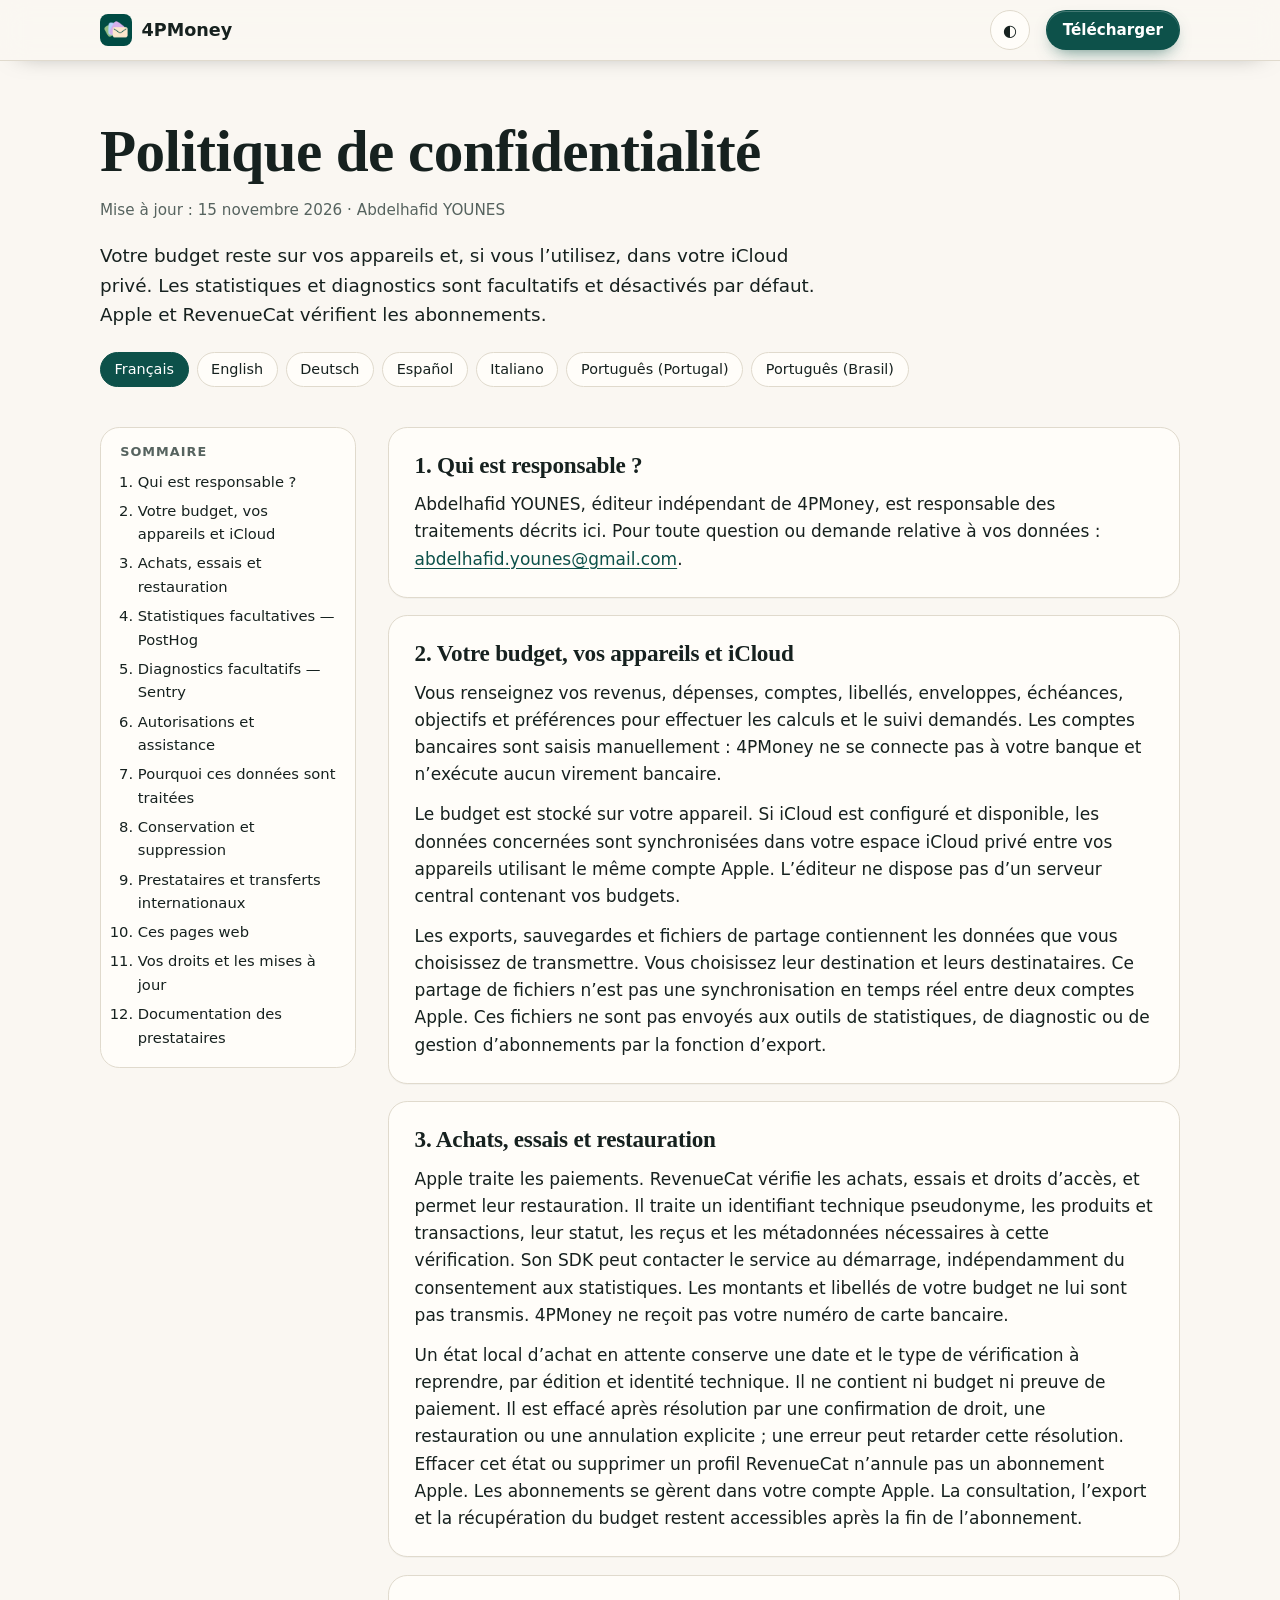
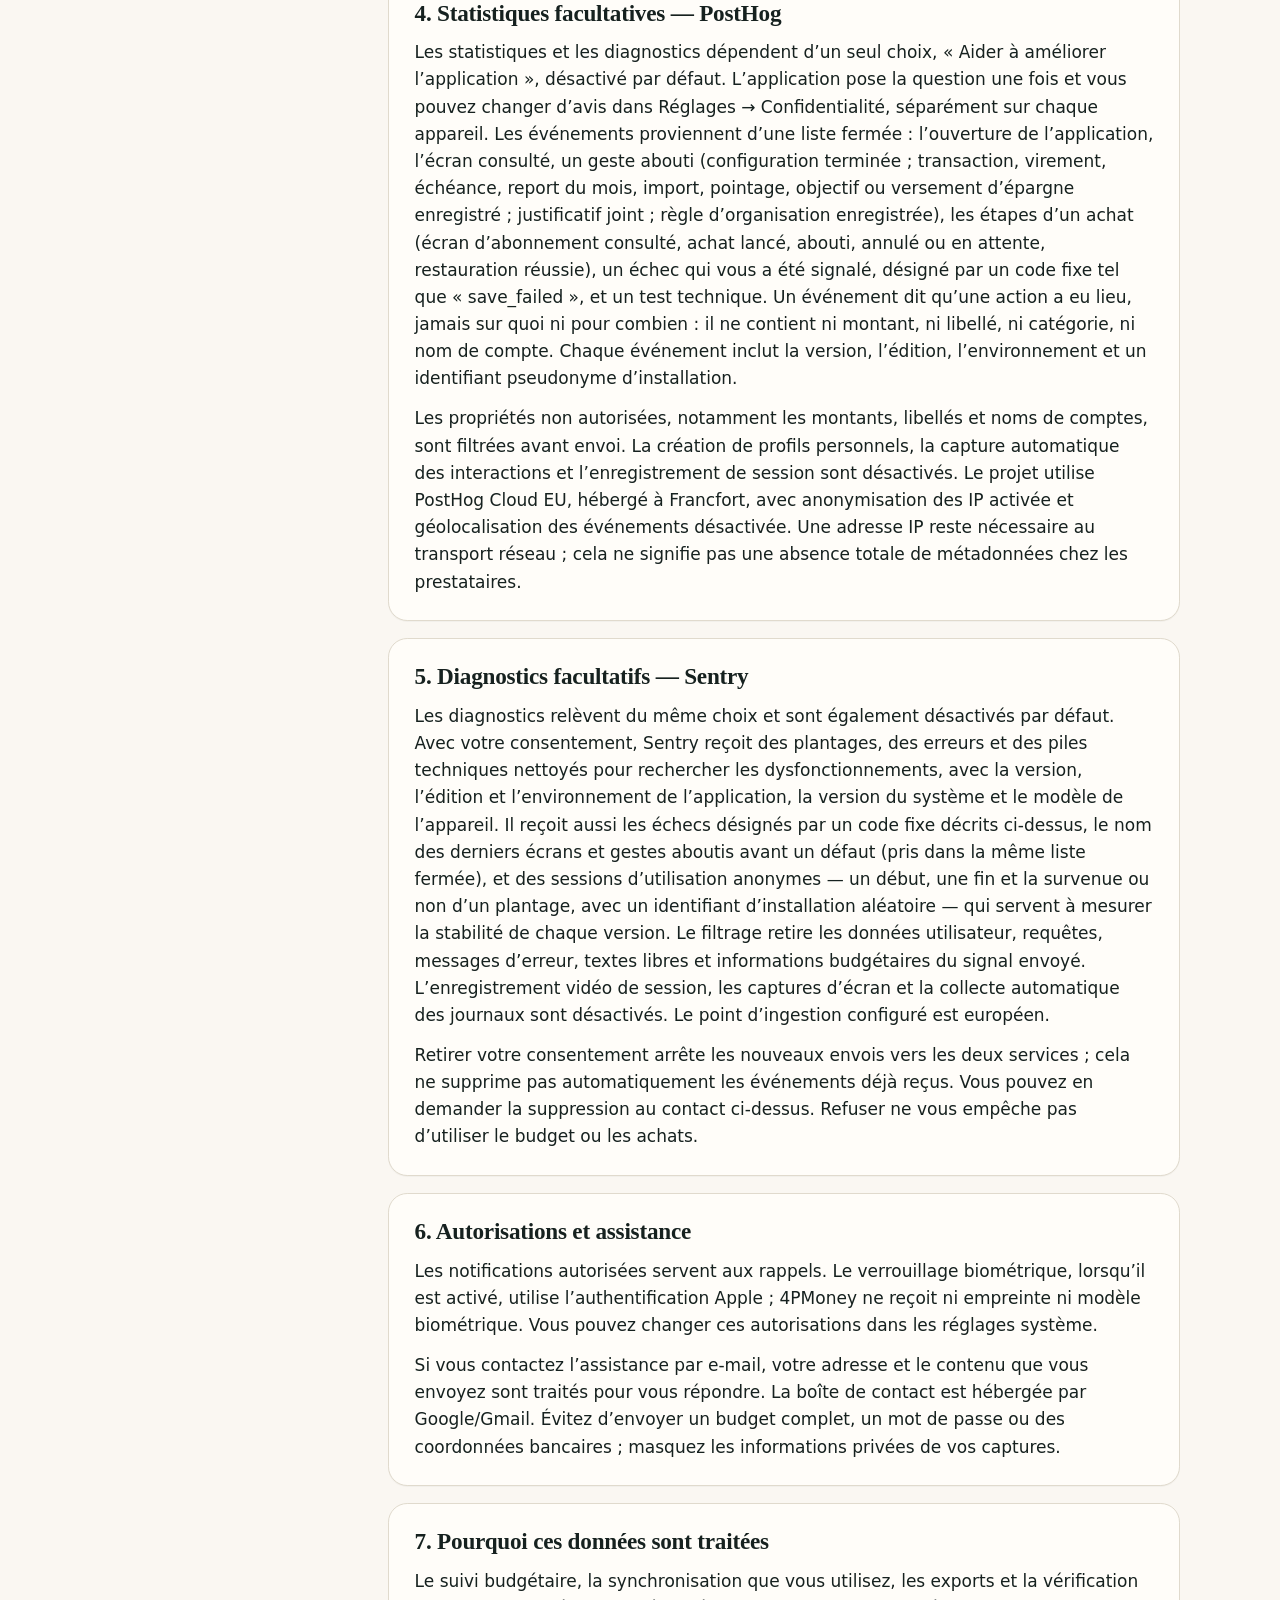
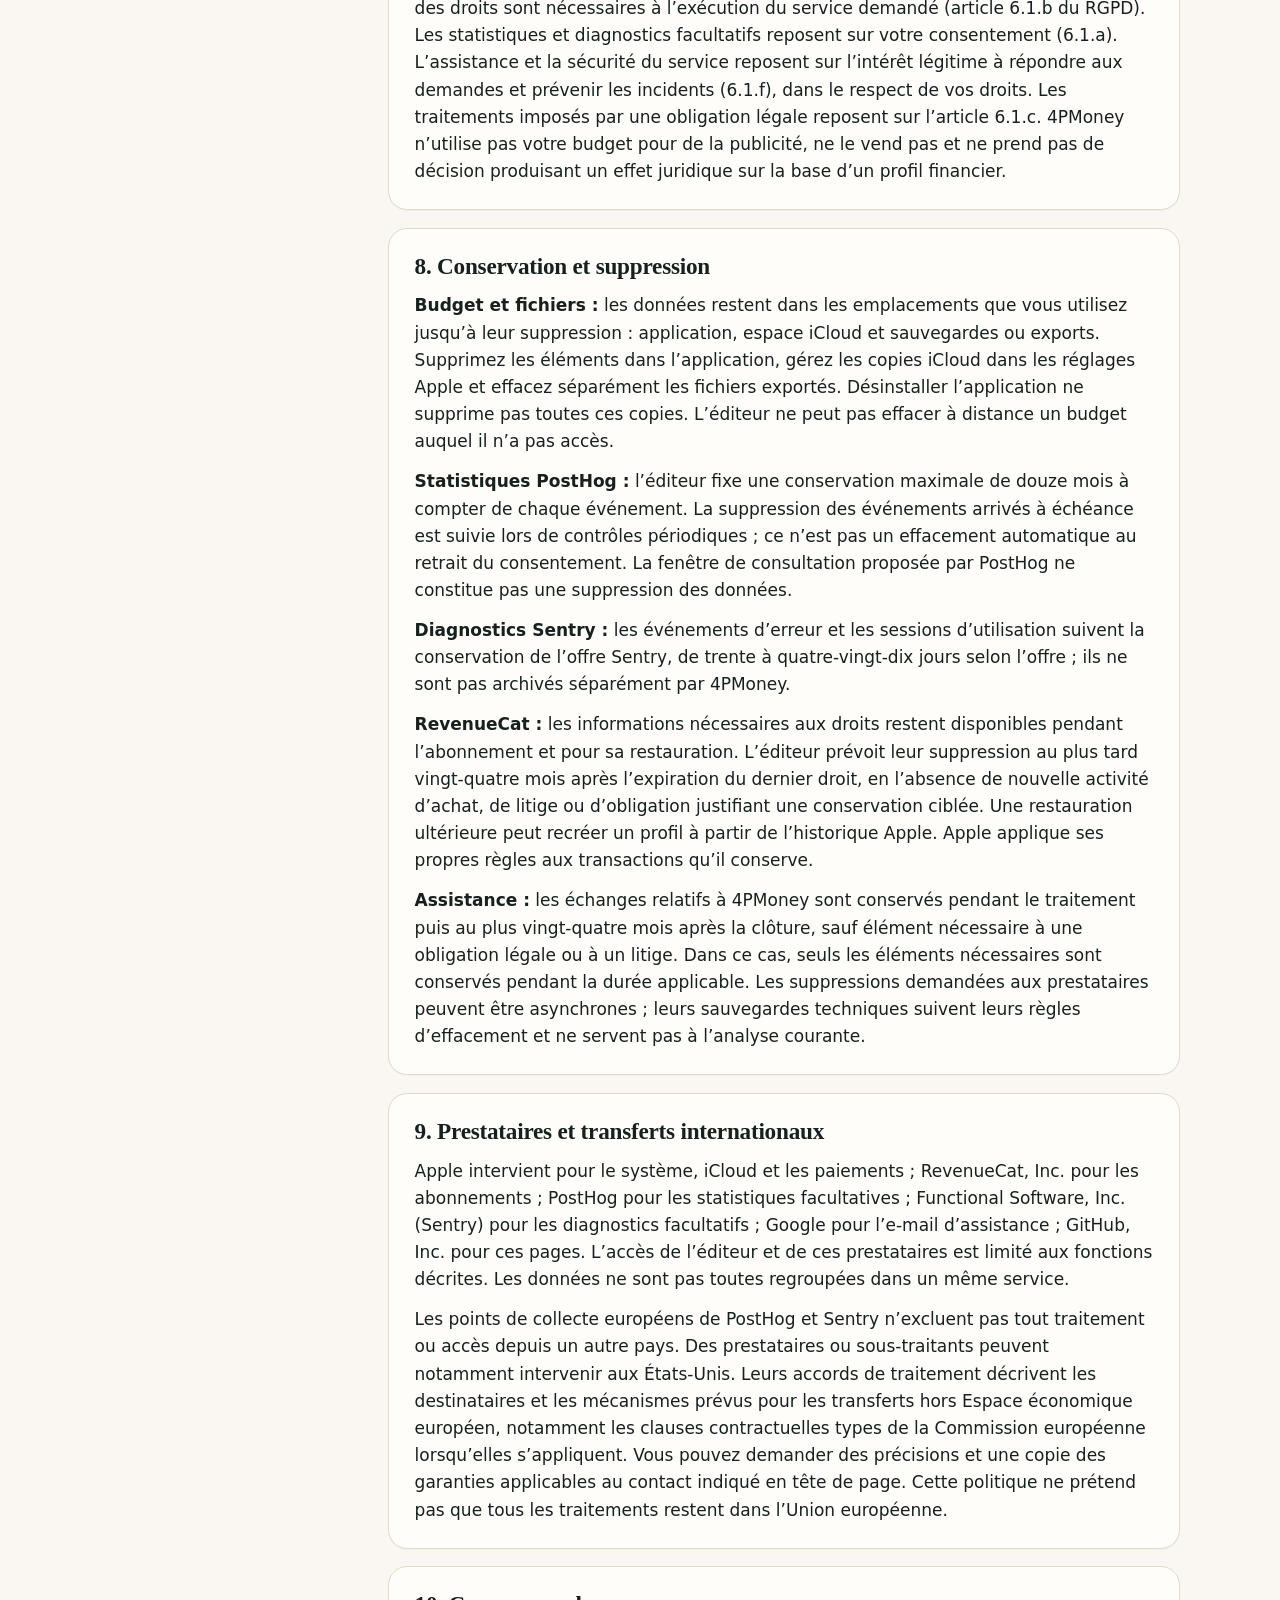
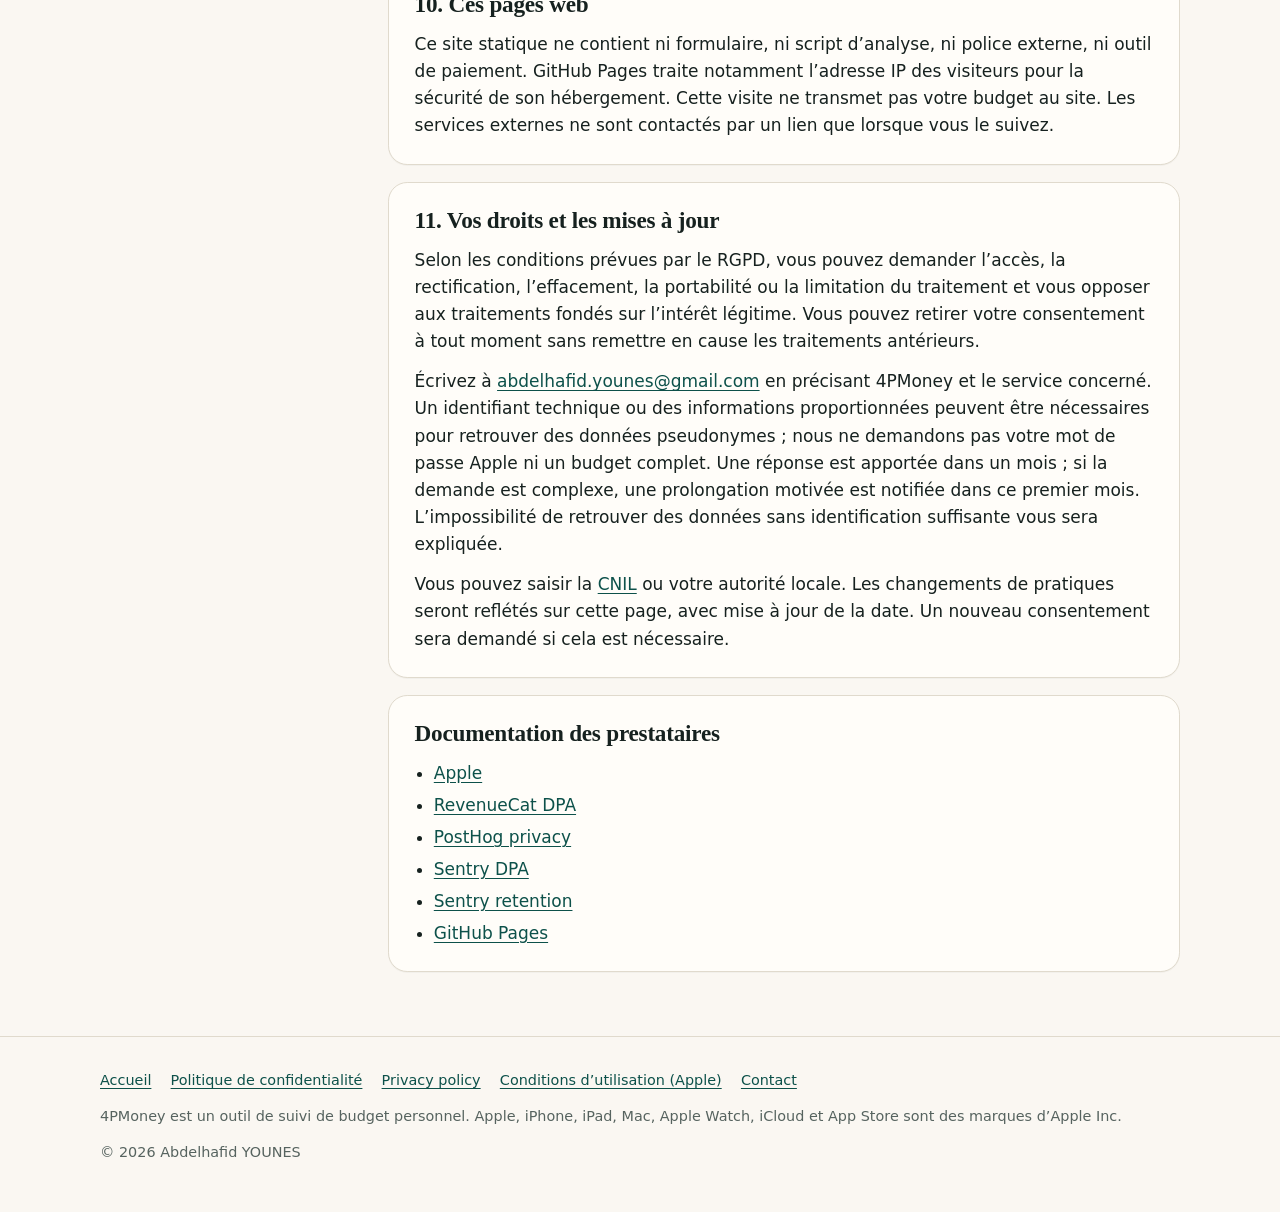
==== commit 13b62894: "Privacy pages: drop the single language pill, the language list covers it Co-Authored-By: Claude Opu" ====
--- a/confidentialite/index.html
+++ b/confidentialite/index.html
@@ -302,7 +302,6 @@
   <div class="wrap">
     <a class="marque" href="../"><img src="../assets/touch-icon.png" alt="" width="64" height="64">4PMoney</a>
     <button class="theme" id="theme" type="button" aria-label="Changer de thème clair ou sombre" style="margin-left:auto">◐</button>
-    <a class="langue" href="../privacy/" lang="en" hreflang="en">EN</a>
     <a class="btn plein petit" href="../#telecharger">Télécharger</a>
   </div>
 </header>
